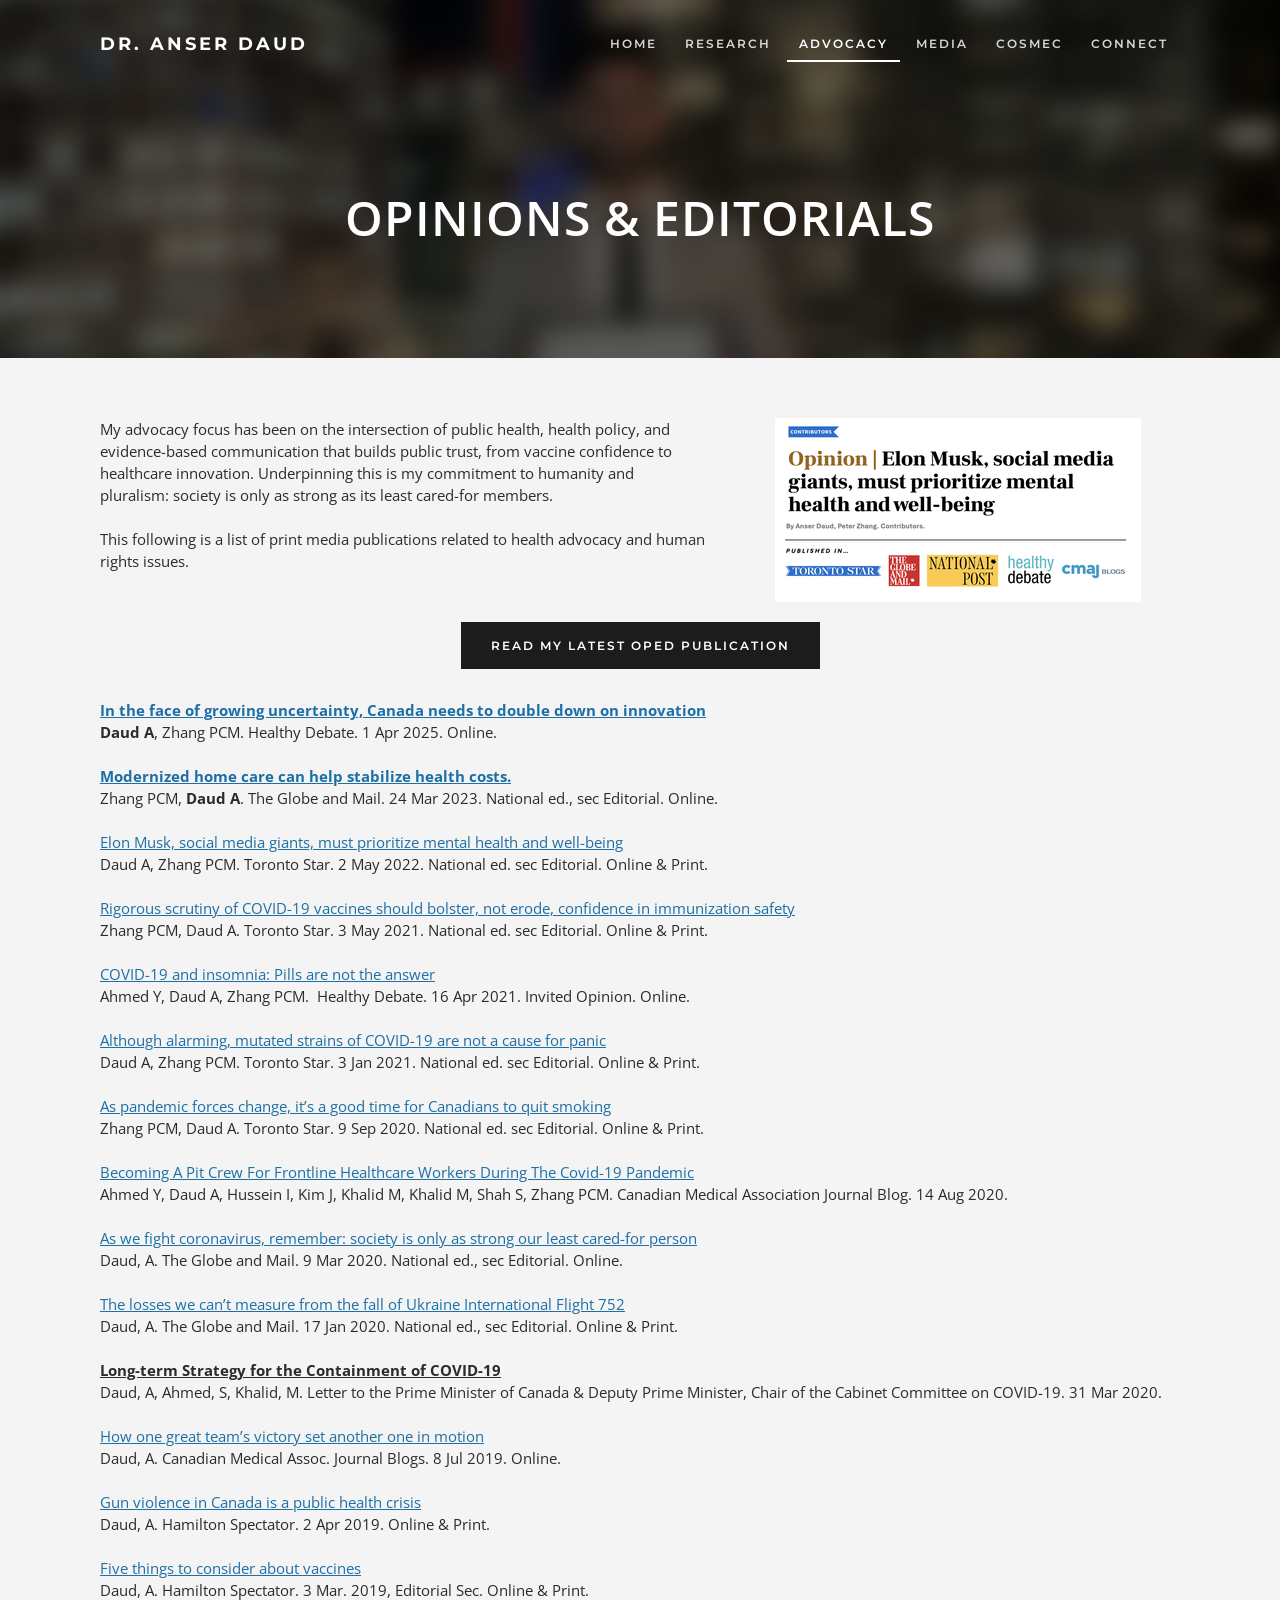
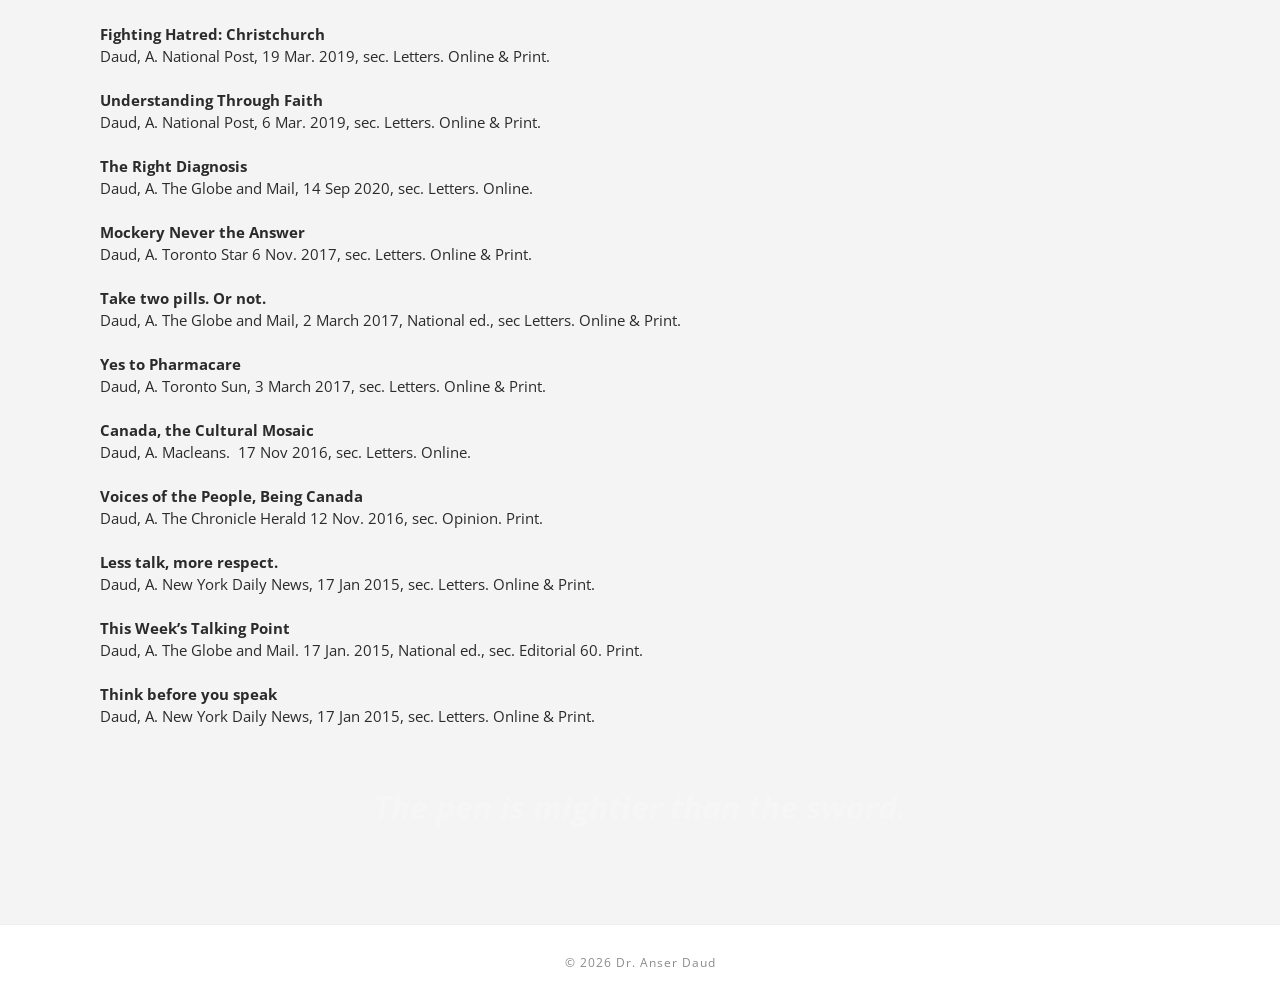
==== advocacy.html @ 6958250f "Add files via upload" ====
<!DOCTYPE html>
<html lang="en">
<head>
  <meta charset="utf-8">
  <meta name="viewport" content="width=device-width, initial-scale=1">
  <title>ADVOCACY - DR. ANSER DAUD</title>
  <meta name="description" content="My advocacy focus has been on the intersection of public health, health policy, and evidence-based communication that builds public trust, from vaccine confidence to healthcare innovation....">
  <meta property="og:site_name" content="DR. ANSER DAUD">
  <meta property="og:title" content="ADVOCACY">
  <meta property="og:description" content="My advocacy focus has been on the intersection of public health, health policy, and evidence-based communication that builds public trust, from vaccine confidence to healthcare innovation....">
  <link rel="preconnect" href="https://fonts.googleapis.com">
  <link rel="preconnect" href="https://fonts.gstatic.com" crossorigin>
  <link rel="stylesheet" href="https://fonts.googleapis.com/css2?family=Montserrat:wght@400;600;700&family=Open+Sans:ital,wght@0,400;0,600;0,700;1,400;1,700&family=Raleway:wght@400;600&display=swap">
  <link rel="stylesheet" href="assets/css/style.css">
</head>
<body class="page-advocacy">

<header class="site-header">
  <div class="container header-inner">
    <a class="logo" href="index.html">DR. ANSER DAUD</a>
    <nav class="main-nav" aria-label="Main">
      <ul>
        <li><a href="index.html">Home</a></li>
        <li><a href="research.html">Research</a></li>
        <li><a href="advocacy.html" aria-current="page">Advocacy</a></li>
        <li><a href="media.html">Media</a></li>
        <li><a href="http://uoftorthopaedics.ca/cosmec" target="_blank" rel="noopener">COSMEC</a></li>
        <li><a href="connect.html">Connect</a></li>
      </ul>
    </nav>
    <button class="menu-toggle" type="button" aria-label="Menu" aria-expanded="false" aria-controls="mobile-nav"><span></span></button>
  </div>
</header>
<nav class="mobile-nav" id="mobile-nav" aria-label="Mobile" hidden>
  <ul>
        <li><a href="index.html">Home</a></li>
        <li><a href="research.html">Research</a></li>
        <li><a href="advocacy.html" aria-current="page">Advocacy</a></li>
        <li><a href="media.html">Media</a></li>
        <li><a href="http://uoftorthopaedics.ca/cosmec" target="_blank" rel="noopener">COSMEC</a></li>
        <li><a href="connect.html">Connect</a></li>
  </ul>
</nav>

<main>
<section class="banner banner-page" style="background-image: url('images/hero-advocacy.jpg');">
  <div class="container">
    <h1>OPINIONS &amp; EDITORIALS</h1>
  </div>
</section>

<section class="section section-gray">
  <div class="container">
    <div class="cols">
      <div class="col" style="--w: 57.8;">
        <div class="paragraph">
My advocacy focus has been on the&nbsp;intersection of public health, health policy, and evidence-based communication that builds public trust, from vaccine confidence to healthcare innovation. Underpinning this is my commitment to humanity and pluralism: society is only as strong as its least cared-for members.<br/><br/>
This following is a list of print media publications related to health advocacy and human rights issues.
        </div>
      </div>
      <div class="col" style="--w: 42.2;">
        <figure class="figure"><img src="images/screenshot-2026-11-17-at-12-06-12-pm.png" alt="Advocacy"></figure>
      </div>
    </div>

    <div class="btn-wrap" style="margin-top: 20px;">
      <a class="btn" href="https://healthydebate.ca/2025/04/topic/uncertainty-canada-innovation/" target="_blank" rel="noopener">READ MY LATEST OPED PUBLICATION</a>
    </div>

    <div class="paragraph op-eds">
<strong><u><a href="https://healthydebate.ca/2025/04/topic/uncertainty-canada-innovation/" rel="noopener" target="_blank">In the face of growing uncertainty, Canada needs to double down on innovation</a></u></strong><br/><strong>Daud A</strong>, Zhang PCM. Healthy Debate. 1 Apr 2025. Online.<br/><br/>
<u><strong><a href="https://www.theglobeandmail.com/opinion/article-modernized-home-care-can-help-stabilize-health-costs/" rel="noopener" target="_blank">Modernized home care can help stabilize health costs.</a></strong></u><br/>Zhang PCM, <strong>Daud A</strong>. The Globe and Mail. 24 Mar 2023. National ed., sec Editorial. Online.<br/><br/>
<u><a href="https://www.thestar.com/opinion/contributors/2022/05/02/elon-musk-social-media-giants-must-prioritize-mental-health-and-well-being.html" rel="noopener" target="_blank">Elon Musk, social media giants, must prioritize mental health and well-being<br/></a></u>Daud A, Zhang PCM.&nbsp;Toronto Star. 2 May 2022. National ed. sec Editorial. Online &amp; Print.<br/><br/>
<a href="https://www.thestar.com/opinion/contributors/2021/05/03/rigorous-scrutiny-of-covid-19-vaccines-should-bolster-not-erode-confidence-in-immunization-safety.html" rel="noopener" target="_blank">Rigorous scrutiny of COVID-19 vaccines should bolster, not erode, confidence in immunization safety</a><br/>Zhang PCM, Daud A.&nbsp;Toronto Star. 3 May 2021. National ed. sec Editorial. Online &amp; Print.<br/><br/>
<a href="https://healthydebate.ca/2021/04/topic/covid-19-and-insomnia/" rel="noopener" target="_blank">COVID-19 and insomnia: Pills are not the answer</a><br/>Ahmed Y, Daud A, Zhang PCM.&nbsp;&nbsp;Healthy Debate. 16 Apr 2021. Invited Opinion. Online.<br/><br/>
<a href="https://www.thestar.com/opinion/contributors/2021/01/03/although-alarming-mutated-strains-of-covid-19-are-not-a-cause-for-panic.html" rel="noopener" target="_blank">Although alarming, mutated strains of COVID-19 are not a cause for panic</a><br/>Daud A, Zhang PCM.&nbsp;Toronto Star. 3 Jan 2021. National ed. sec Editorial. Online &amp; Print.<br/><br/>
<a href="https://www.thestar.com/opinion/contributors/2020/09/09/as-pandemic-forces-change-its-a-good-time-for-canadians-to-quit-smoking.html" rel="noopener" target="_blank">As pandemic forces change, it’s a good time for Canadians to quit smoking</a><br/>Zhang PCM, Daud A. Toronto Star. 9 Sep 2020. National ed. sec Editorial. Online &amp; Print.<br/><br/>
<a href="https://cmajblogs.com/becoming-a-pit-crew-for-frontline-healthcare-workers-during-the-covid-19-pandemic/" rel="noopener" target="_blank">Becoming A Pit Crew For Frontline Healthcare Workers During The Covid-19 Pandemic</a><br/>Ahmed Y, Daud A, Hussein I, Kim J, Khalid M, Khalid M, Shah S, Zhang PCM.&nbsp;Canadian Medical Association Journal Blog. 14 Aug 2020.<br/><br/>
<a href="https://www.theglobeandmail.com/opinion/article-as-we-fight-coronavirus-remember-society-is-only-as-strong-our-least/" rel="noopener" target="_blank">As we fight coronavirus, remember: society is only as strong our least cared-for person</a><br/>Daud, A.&nbsp;The Globe and Mail. 9 Mar 2020. National ed., sec Editorial. Online.<br/><br/>
<a href="https://www.theglobeandmail.com/opinion/article-the-losses-we-cant-measure-from-the-fall-of-ukraine-international/" rel="noopener" target="_blank">The losses we can’t measure from the fall of Ukraine International Flight 752</a><br/>Daud, A.&nbsp;The Globe and Mail. 17 Jan 2020. National ed., sec Editorial. Online &amp; Print.<br/><br/>
<u><strong>Long-term Strategy for the Containment of COVID-19</strong></u><br/>Daud, A, Ahmed, S, Khalid, M.&nbsp;Letter to the Prime Minister of Canada &amp; Deputy Prime Minister, Chair of the Cabinet Committee on COVID-19. 31 Mar 2020.<br/><br/>
<a href="https://cmajblogs.com/how-one-great-teams-victory-set-another-one-in-motion/" rel="noopener" target="_blank">How one great team’s victory set another one in motion</a><br/>Daud, A. Canadian Medical Assoc. Journal Blogs. 8 Jul 2019. Online.<br/><br/>
<a href="https://www.thespec.com/opinion/contributors/2019/04/02/gun-violence-in-canada-is-a-public-health-crisis.html" rel="noopener" target="_blank">Gun violence in Canada is a public health crisis</a><br/>Daud, A. Hamilton Spectator. 2 Apr 2019. Online &amp; Print.<br/><br/>
<a href="https://www.thespec.com/opinion/contributors/2019/03/03/five-things-to-consider-about-vaccines.html" rel="noopener" target="_blank">Five things to consider about vaccines</a><br/>Daud, A. Hamilton Spectator. 3 Mar. 2019, Editorial Sec. Online &amp; Print.<br/><br/>
<strong>Fighting Hatred: Christchurch</strong><br/>Daud, A. National Post, 19 Mar. 2019, sec. Letters. Online &amp; Print.<br/><br/>
<strong>Understanding Through Faith</strong><br/>Daud, A. National Post, 6 Mar. 2019, sec. Letters. Online &amp; Print.<br/><br/>
<strong>The Right Diagnosis</strong><br/>Daud, A. The Globe and Mail, 14 Sep 2020,&nbsp;sec. Letters. Online.<br/><br/>
<strong>Mockery Never the Answer</strong><br/>Daud, A. Toronto Star 6 Nov. 2017, sec. Letters. Online &amp; Print.<br/><br/>
<strong>Take two pills. Or not.</strong><br/>Daud, A. The Globe and Mail, 2 March 2017, National ed., sec Letters. Online &amp; Print.<br/><br/>
<strong>Yes to Pharmacare&nbsp;</strong><br/>Daud, A. Toronto Sun, 3 March 2017,&nbsp;sec. Letters. Online &amp; Print.<br/><br/>
<strong>Canada, the Cultural Mosaic</strong><br/>Daud, A. Macleans.&nbsp; 17 Nov 2016, sec. Letters. Online.<br/><strong><br/>Voices of the People, Being Canada</strong><br/>Daud, A. The Chronicle Herald 12 Nov. 2016, sec. Opinion. Print.<br/><br/>
<strong>Less talk, more respect.</strong><br/>Daud, A. New York Daily News, 17 Jan 2015, sec. Letters. Online &amp; Print.<br/><br/>
<strong>This Week’s Talking Point</strong><br/>Daud, A. The Globe and Mail. 17 Jan. 2015, National ed., sec. Editorial 60. Print.<br/><br/>
<strong>Think before you speak</strong><br/>Daud, A. New York Daily News, 17 Jan 2015, sec. Letters. Online &amp; Print.<br/><br/>
    </div>

    <p class="faint-quote">The pen is mightier than the sword.</p>
  </div>
</section>
</main>

<footer class="site-footer">
  <div class="container">&copy; <span id="year">2026</span> Dr. Anser Daud</div>
</footer>

<script src="assets/js/site.js" defer></script>
</body>
</html>
---- assets/css/style.css ----
/* =========================================================
   Dr. Anser Daud — site styles
   Rebuilt from the Weebly "Birdseye" layout as plain CSS.
   Colours and sizes you might want to tweak are in :root.
   ========================================================= */

:root {
  --text: #2b2b2b;
  --muted: #6b6b6b;
  --link: #1d6fa5;
  --link-hover: #0d4f7a;
  --dark: #1c1c1c;
  --light-bg: #f4f4f4;
  --container: 1140px;
  --header-h: 88px;
  --banner-overlay: rgba(0, 0, 0, 0.3);
  --font-body: "Open Sans", "Helvetica Neue", Arial, sans-serif;
  --font-head: "Montserrat", "Helvetica Neue", Arial, sans-serif;
  --font-accent: "Raleway", "Helvetica Neue", Arial, sans-serif;
}

*, *::before, *::after { box-sizing: border-box; }
html { scroll-behavior: smooth; }
body {
  margin: 0;
  font-family: var(--font-body);
  font-size: 15px;
  line-height: 1.6;
  color: var(--text);
  background: #fff;
  -webkit-font-smoothing: antialiased;
}
img { max-width: 100%; height: auto; display: block; }
a { color: var(--link); }
a:hover { color: var(--link-hover); }
h1, h2, h3 { line-height: 1.25; }

.container {
  max-width: var(--container);
  margin: 0 auto;
  padding: 0 30px;
}

/* ---------- Header & navigation ---------- */
.site-header {
  position: fixed;
  top: 0; left: 0; right: 0;
  z-index: 50;
  transition: background-color .3s ease, box-shadow .3s ease;
}
.header-inner {
  display: flex;
  align-items: center;
  justify-content: space-between;
  height: var(--header-h);
  transition: height .3s ease;
}
.site-header.scrolled {
  background: rgba(20, 20, 20, 0.94);
  box-shadow: 0 2px 14px rgba(0, 0, 0, 0.2);
}
.site-header.scrolled .header-inner { height: 64px; }

.logo {
  font-family: var(--font-head);
  font-weight: 700;
  font-size: 18px;
  letter-spacing: 3px;
  text-transform: uppercase;
  color: #fff;
  text-decoration: none;
  white-space: nowrap;
}
.logo:hover { color: #fff; }

.main-nav ul {
  list-style: none;
  margin: 0;
  padding: 0;
  display: flex;
  gap: 4px;
}
.main-nav a {
  display: block;
  padding: 8px 12px;
  font-family: var(--font-head);
  font-size: 12px;
  font-weight: 600;
  letter-spacing: 2px;
  text-transform: uppercase;
  color: #fff;
  text-decoration: none;
  opacity: .82;
  transition: opacity .2s;
}
.main-nav a:hover { opacity: 1; color: #fff; }
.main-nav a[aria-current="page"] {
  opacity: 1;
  box-shadow: inset 0 -2px 0 #fff;
}

.menu-toggle {
  display: none;
  position: relative;
  width: 44px;
  height: 44px;
  margin-right: -10px;
  background: none;
  border: 0;
  cursor: pointer;
}
.menu-toggle span,
.menu-toggle span::before,
.menu-toggle span::after {
  position: absolute;
  left: 11px;
  width: 22px;
  height: 2px;
  background: #fff;
  content: "";
  transition: transform .25s, top .25s, background .25s;
}
.menu-toggle span { top: 21px; }
.menu-toggle span::before { left: 0; top: -7px; }
.menu-toggle span::after { left: 0; top: 7px; }
.menu-toggle[aria-expanded="true"] span { background: transparent; }
.menu-toggle[aria-expanded="true"] span::before { top: 0; transform: rotate(45deg); }
.menu-toggle[aria-expanded="true"] span::after { top: 0; transform: rotate(-45deg); }

.mobile-nav {
  position: fixed;
  inset: 0;
  z-index: 40;
  display: flex;
  align-items: center;
  justify-content: center;
  background: #141414;
}
.mobile-nav[hidden] { display: none; }
.mobile-nav ul { list-style: none; margin: 0; padding: 0; text-align: center; }
.mobile-nav a {
  display: block;
  padding: 14px 20px;
  font-family: var(--font-head);
  font-size: 18px;
  font-weight: 600;
  letter-spacing: 3px;
  text-transform: uppercase;
  color: #fff;
  text-decoration: none;
}
body.nav-open { overflow: hidden; }

@media (max-width: 900px) {
  .main-nav { display: none; }
  .menu-toggle { display: block; }
}

/* ---------- Banners (top of each page) ---------- */
.banner {
  position: relative;
  color: #fff;
  text-align: center;
  background-color: #333;
  background-size: cover;
  background-position: center;
  background-repeat: no-repeat;
}
.banner::before {
  content: "";
  position: absolute;
  inset: 0;
  background: var(--banner-overlay);
}
.banner > .container { position: relative; }
.banner h1 {
  margin: 0;
  font-family: "Open Sans", var(--font-body);
  font-weight: 600;
  font-size: clamp(30px, 6vw, 48px);
  letter-spacing: 1px;
}
.banner-page { padding: calc(var(--header-h) + 100px) 0 110px; }
.banner-home {
  --banner-overlay: rgba(0, 0, 0, 0.15);
  padding: calc(var(--header-h) + 144px) 0 34px;
}
.banner-home img { margin: 10px auto; }

/* Fixed-background "parallax" effect (falls back to normal scrolling on phones) */
.parallax { background-attachment: fixed; }
@media (hover: none), (max-width: 900px) {
  .parallax { background-attachment: scroll; }
}

/* ---------- Sections & columns ---------- */
.section { padding: 60px 0; }
.section-gray { background: var(--light-bg); }
.section-black { background: #020000; padding: 24px 0; }
.section-photo {
  background-size: cover;
  background-position: center;
  background-repeat: no-repeat;
}

.cols {
  display: flex;
  gap: 30px;
  align-items: flex-start;
}
.cols > .col { flex: var(--w, 1) 1 0; min-width: 0; }
.cols-wide { gap: 90px; }
@media (max-width: 766px) {
  .cols, .cols-wide { flex-direction: column; gap: 24px; }
  .cols > .col { flex: none; width: 100%; }
}

.section-title {
  margin: 0 0 16px;
  font-family: "Open Sans", var(--font-body);
  font-weight: 600;
  font-size: 32px;
}
.center { text-align: center; }

.paragraph ul,
.paragraph ol { padding-left: 22px; }
.paragraph li { margin-bottom: 6px; }
.paragraph ol li { margin-bottom: 10px; }
.paragraph li ul { margin-top: 6px; }
@media (min-width: 767px) {
  .paragraph { line-height: 22px; }
}

.figure { margin: 0; text-align: center; }
.figure img { margin: 0 auto; }
@media (max-width: 766px) {
  .figure { padding-top: 0 !important; }
}

/* ---------- Buttons ---------- */
.btn-wrap { text-align: center; margin: 10px 0 30px; }
.btn {
  display: inline-block;
  padding: 12px 28px;
  background: var(--dark);
  border: 2px solid var(--dark);
  color: #fff;
  font-family: var(--font-head);
  font-size: 12px;
  font-weight: 600;
  letter-spacing: 2px;
  text-transform: uppercase;
  text-decoration: none;
  cursor: pointer;
  transition: background .2s, color .2s;
}
.btn:hover { background: transparent; color: var(--dark); }
.btn:disabled { opacity: .6; cursor: default; }

/* ---------- Photo galleries ---------- */
.gallery {
  display: grid;
  grid-template-columns: repeat(var(--cols, 4), 1fr);
  gap: var(--gap, 6px);
}
.gallery a {
  position: relative;
  display: block;
  aspect-ratio: var(--ratio, 4 / 3);
  overflow: hidden;
  background: #111;
}
.gallery img {
  width: 100%;
  height: 100%;
  object-fit: cover;
  transition: transform .4s ease;
}
.gallery a:hover img { transform: scale(1.04); }
.gallery .caption {
  position: absolute;
  left: 0; right: 0; bottom: 0;
  padding: 8px 10px;
  background: rgba(0, 0, 0, 0.68);
  color: #fff;
  font-size: 12px;
  line-height: 1.35;
  opacity: 0;
  transition: opacity .25s;
}
.gallery a:hover .caption,
.gallery a:focus-visible .caption { opacity: 1; }

.gallery-icons { --cols: 6; --gap: 10px; }
.gallery-icons a { background: transparent; }
.gallery-photos { --cols: 5; --gap: 6px; }
.gallery-square { --cols: 3; --gap: 10px; --ratio: 1 / 1; }

@media (max-width: 766px) {
  .gallery-icons { --cols: 3; }
  .gallery-photos { --cols: 2; }
}

/* ---------- Home: quote ---------- */
.quote-section {
  min-height: 490px;
  padding: 60px 0;
  color: #fff;
}
.quote {
  max-width: 50%;
  margin: 0;
  font-size: 24px;
  line-height: 1.4;
  font-weight: 700;
  font-style: italic;
}
.quote cite {
  display: block;
  margin-top: 22px;
  font-size: 16px;
}
@media (max-width: 766px) {
  .quote-section { min-height: 0; }
  .quote { max-width: none; font-size: 20px; }
}

/* ---------- Social icons ---------- */
.social {
  display: flex;
  justify-content: center;
  gap: 14px;
  margin: 20px 0 10px;
}
.social a {
  display: flex;
  align-items: center;
  justify-content: center;
  width: 44px;
  height: 44px;
  border-radius: 50%;
  background: var(--dark);
  transition: background .2s;
}
.social a:hover { background: var(--link); }
.social svg { width: 18px; height: 18px; fill: #fff; }

/* ---------- Advocacy ---------- */
.faint-quote {
  text-align: center;
  font-size: 32px;
  font-weight: 700;
  font-style: italic;
  color: #f6f6f6;
}

/* ---------- Media ---------- */
.banner-short { padding: calc(var(--header-h) + 50px) 0 60px; }
.feature-photo { margin: 30px 0 40px; }
.feature-photo figcaption { margin-top: 8px; font-size: 90%; }
.media-row {
  display: flex;
  gap: 30px;
  align-items: flex-start;
  margin: 20px 0;
}
.media-logo { flex: 35.2 1 0; min-width: 0; text-align: right; }
.media-logo .figure { text-align: right; padding: 10px 0; }
.media-logo .figure img { margin: 0 0 0 auto; }
.media-logo .paragraph strong { font-size: 18px; }
.media-item { flex: 64.8 1 0; min-width: 0; }
.media-feature { text-align: left; padding: 10px 0; }
.media-feature img { margin: 0; }
.video {
  position: relative;
  width: 100%;
  margin: 10px 0;
  aspect-ratio: 16 / 9;
  background: #000;
}
.video iframe { position: absolute; inset: 0; width: 100%; height: 100%; border: 0; }
@media (max-width: 766px) {
  .media-row { flex-direction: column; gap: 6px; margin: 30px 0; }
  .media-logo, .media-item { flex: none; width: 100%; }
  .media-logo, .media-logo .figure { text-align: left; }
  .media-logo .figure img { margin: 0; }
}

/* ---------- Contact form ---------- */
.contact-form h2 { margin-top: 10px; }
.required-note { font-size: 13px; color: var(--muted); margin: 0 0 6px; }
.req { color: #c0392b; }
.field { margin: 14px 0; }
.field > label,
.field > .label {
  display: block;
  margin-bottom: 6px;
  font-weight: 600;
  font-size: 14px;
}
.name-row { display: flex; gap: 12px; max-width: 370px; }
.name-row > div { flex: 1; min-width: 0; }
.sublabel { display: block; margin-top: 4px; font-size: 12px; color: var(--muted); }
.contact-form input,
.contact-form textarea {
  width: 100%;
  max-width: 370px;
  padding: 10px 12px;
  border: 1px solid #c9c9c9;
  border-radius: 2px;
  background: #fff;
  font: inherit;
  color: inherit;
}
.contact-form textarea { height: 200px; resize: vertical; }
.contact-form input:focus,
.contact-form textarea:focus {
  outline: 2px solid var(--link);
  outline-offset: 0;
  border-color: var(--link);
}
.hp-field { position: absolute; left: -9999px; }
.form-status { margin-top: 12px; font-size: 14px; }

/* ---------- Footer ---------- */
.site-footer {
  padding: 28px 0;
  text-align: center;
  font-size: 12px;
  letter-spacing: 1px;
  color: #8a8a8a;
  border-top: 1px solid #eee;
}

/* ---------- Lightbox ---------- */
.lightbox {
  position: fixed;
  inset: 0;
  z-index: 100;
  display: flex;
  align-items: center;
  justify-content: center;
  padding: 60px 70px;
  background: rgba(0, 0, 0, 0.92);
}
.lightbox[hidden] { display: none; }
.lightbox figure {
  margin: 0;
  display: flex;
  flex-direction: column;
  align-items: center;
  max-width: 100%;
}
.lightbox img {
  max-width: 100%;
  max-height: calc(100vh - 170px);
  object-fit: contain;
}
.lightbox figcaption {
  max-width: 700px;
  margin-top: 12px;
  color: #ddd;
  font-size: 14px;
  text-align: center;
}
.lb-btn {
  position: absolute;
  padding: 12px;
  background: none;
  border: 0;
  cursor: pointer;
  opacity: .8;
}
.lb-btn:hover { opacity: 1; }
.lb-btn svg { width: 26px; height: 26px; fill: #fff; }
.lb-close { top: 12px; right: 12px; }
.lb-prev { left: 8px; top: 50%; transform: translateY(-50%); }
.lb-next { right: 8px; top: 50%; transform: translateY(-50%); }
@media (max-width: 600px) {
  .lightbox { padding: 60px 12px; }
  .lb-prev, .lb-next { top: auto; bottom: 10px; transform: none; }
}
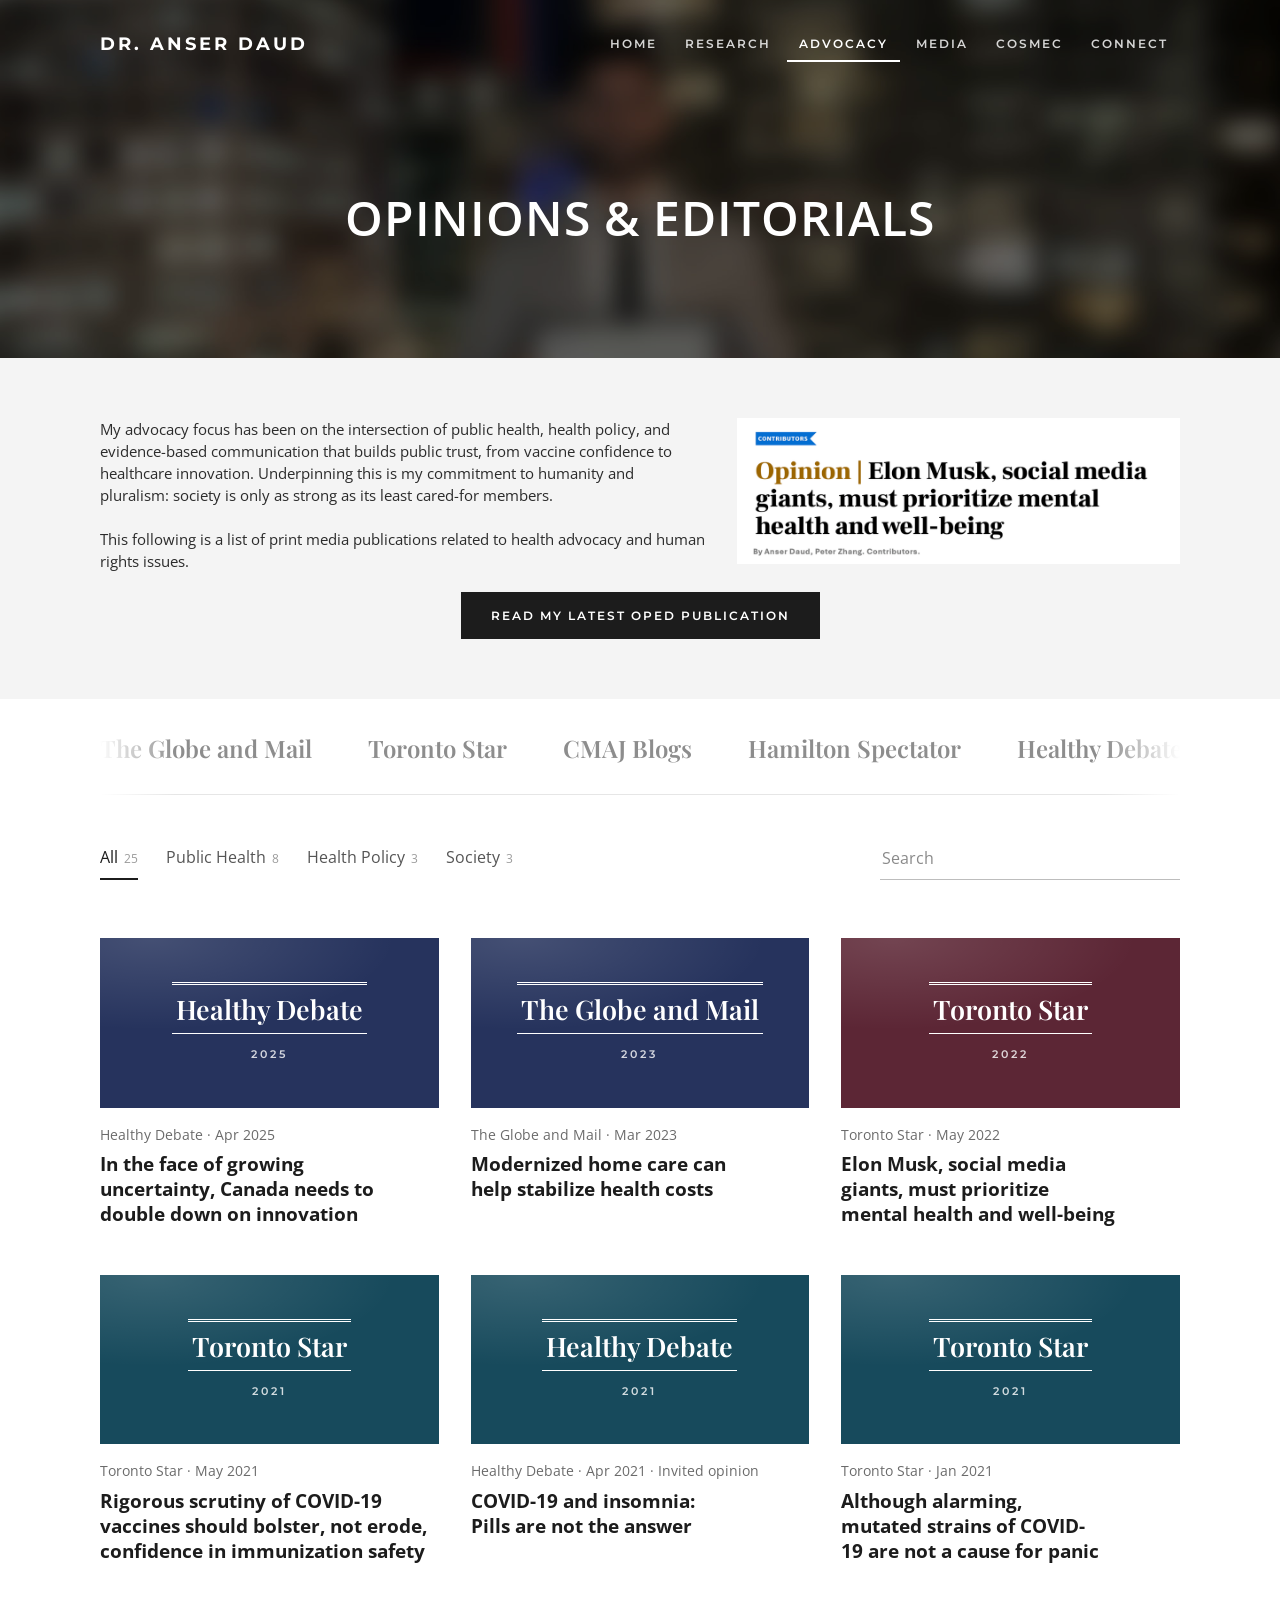
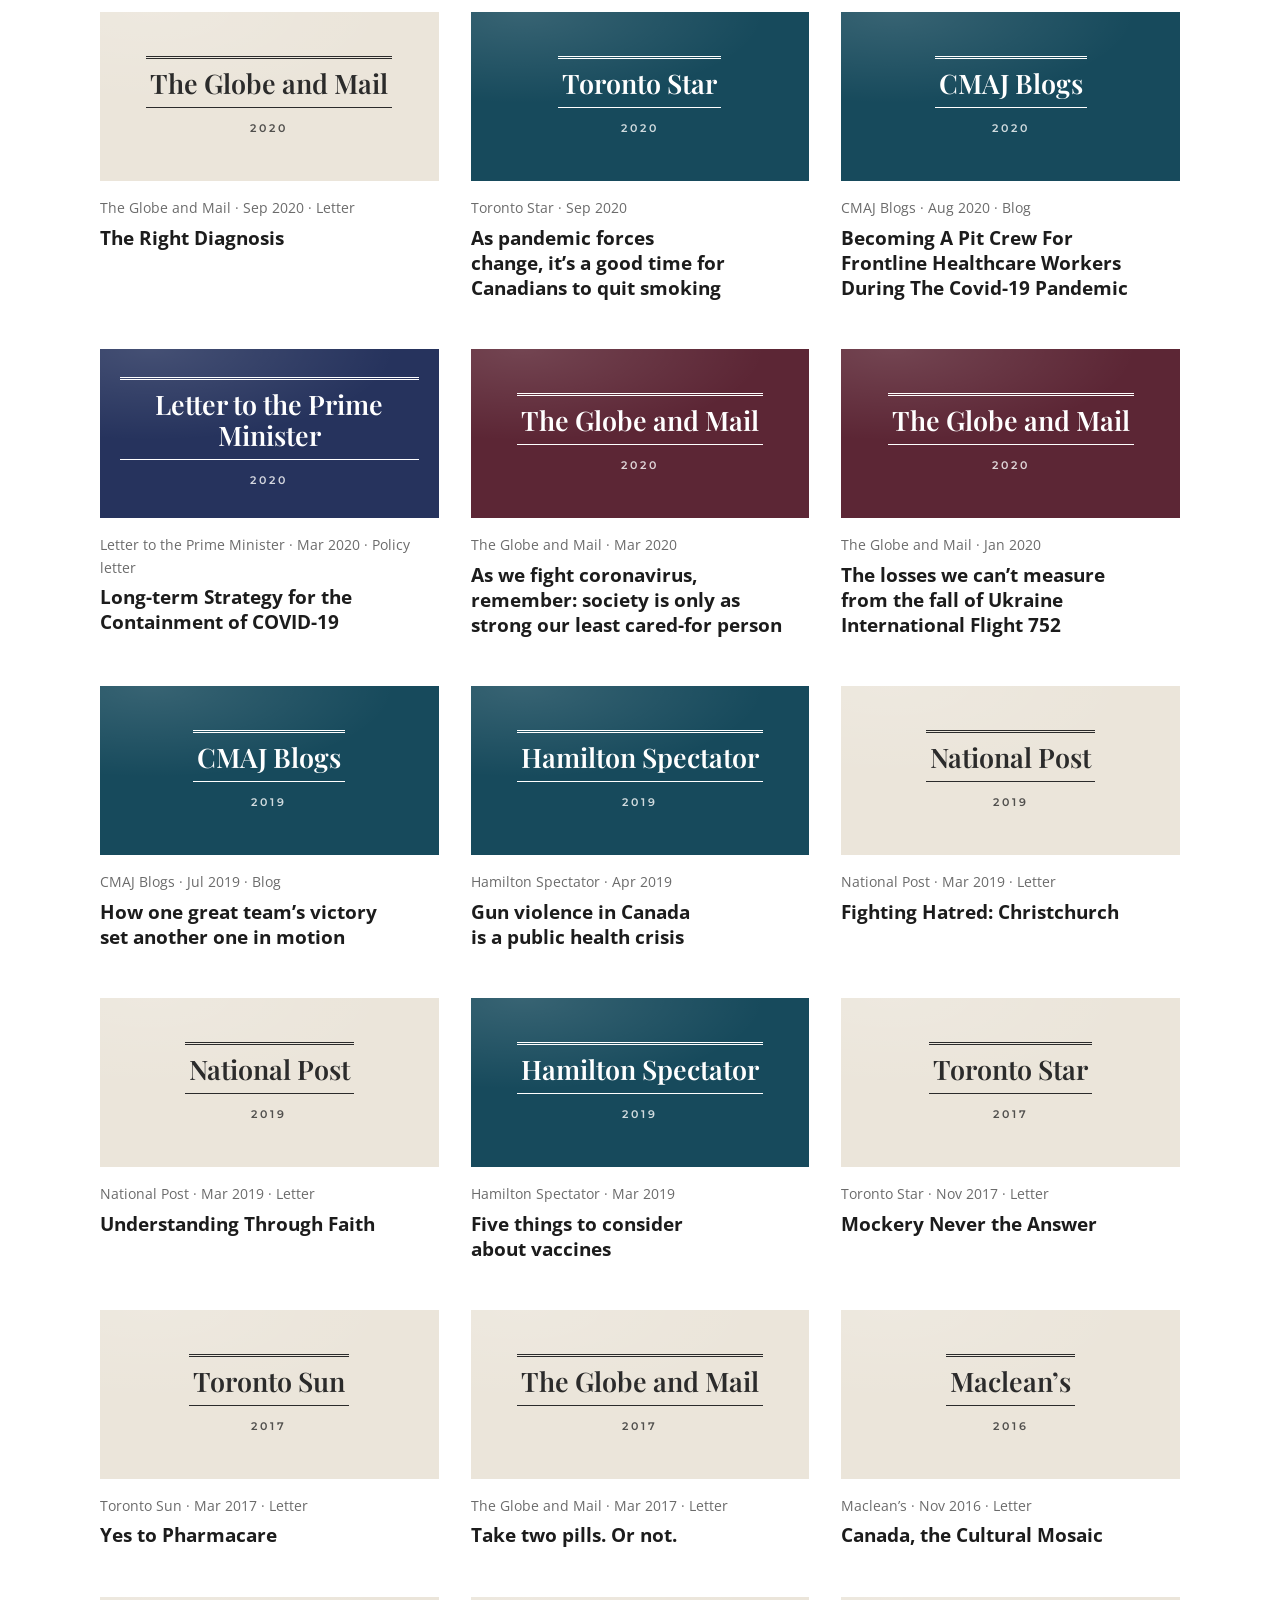
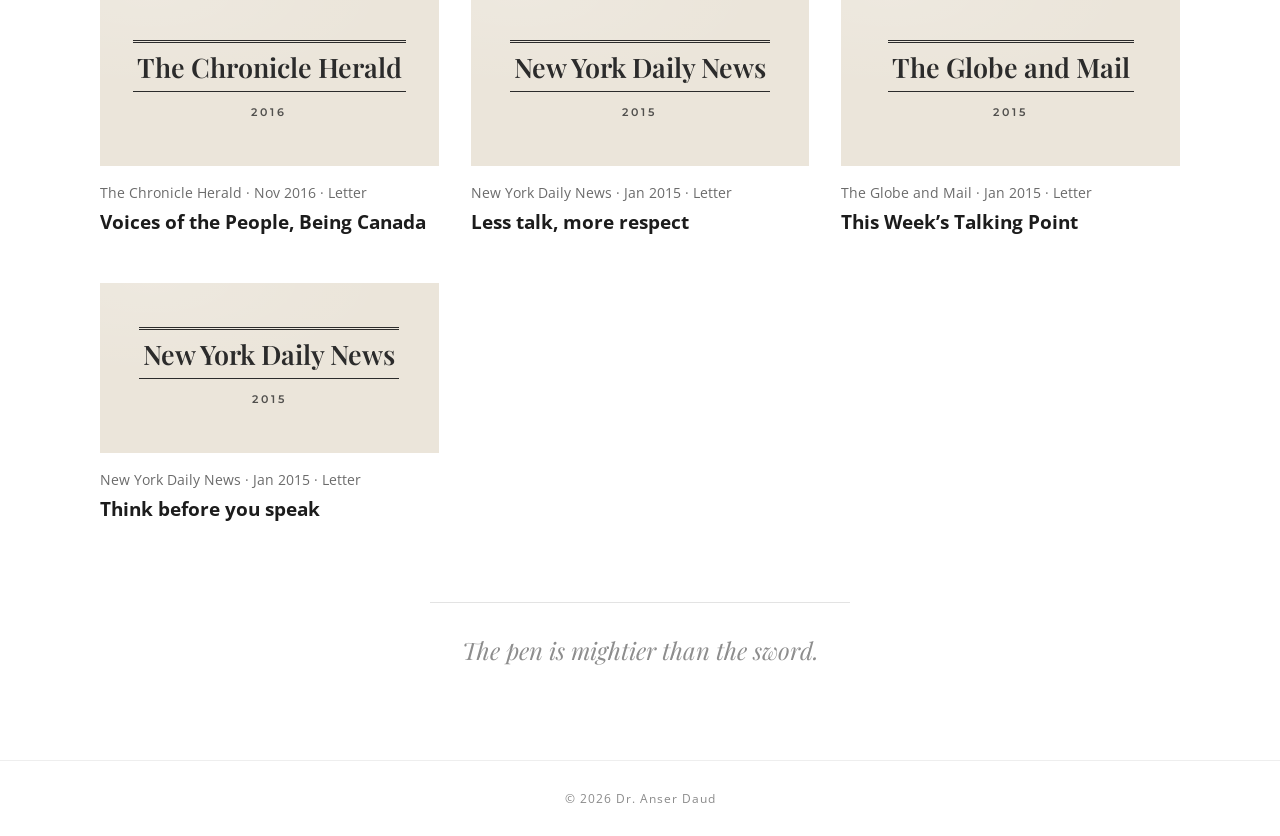
==== commit 6601af17: "Add files via upload" ====
--- a/advocacy.html
+++ b/advocacy.html
@@ -3,15 +3,25 @@
 <head>
   <meta charset="utf-8">
   <meta name="viewport" content="width=device-width, initial-scale=1">
-  <title>ADVOCACY - DR. ANSER DAUD</title>
-  <meta name="description" content="My advocacy focus has been on the intersection of public health, health policy, and evidence-based communication that builds public trust, from vaccine confidence to healthcare innovation....">
-  <meta property="og:site_name" content="DR. ANSER DAUD">
-  <meta property="og:title" content="ADVOCACY">
-  <meta property="og:description" content="My advocacy focus has been on the intersection of public health, health policy, and evidence-based communication that builds public trust, from vaccine confidence to healthcare innovation....">
+  <title>Op-Eds &amp; Health Advocacy | Dr. Anser Daud</title>
+  <meta name="description" content="Op-eds and letters by Dr. Anser Daud in The Globe and Mail, Toronto Star, Healthy Debate and CMAJ Blogs on public health, health policy and vaccine confidence.">
+  <link rel="canonical" href="https://anserdaud.com/advocacy.html">
+  <meta property="og:site_name" content="Dr. Anser Daud">
+  <meta property="og:type" content="website">
+  <meta property="og:url" content="https://anserdaud.com/advocacy.html">
+  <meta property="og:title" content="Op-Eds &amp; Health Advocacy | Dr. Anser Daud">
+  <meta property="og:description" content="Op-eds and letters by Dr. Anser Daud in The Globe and Mail, Toronto Star, Healthy Debate and CMAJ Blogs on public health, health policy and vaccine confidence.">
+  <meta property="og:image" content="https://anserdaud.com/images/img-6265-square.jpg">
+  <meta name="twitter:card" content="summary">
+  <meta name="twitter:site" content="@anserdaud">
+  <link rel="icon" href="favicon.ico" sizes="any">
+  <link rel="icon" type="image/png" sizes="192x192" href="images/favicon-192.png">
+  <link rel="apple-touch-icon" href="images/apple-touch-icon.png">
   <link rel="preconnect" href="https://fonts.googleapis.com">
   <link rel="preconnect" href="https://fonts.gstatic.com" crossorigin>
-  <link rel="stylesheet" href="https://fonts.googleapis.com/css2?family=Montserrat:wght@400;600;700&family=Open+Sans:ital,wght@0,400;0,600;0,700;1,400;1,700&family=Raleway:wght@400;600&display=swap">
+  <link rel="stylesheet" href="https://fonts.googleapis.com/css2?family=Montserrat:wght@400;600;700&family=Playfair+Display:ital,wght@0,600;1,400&family=Open+Sans:ital,wght@0,400;0,600;0,700;1,400;1,700&family=Raleway:wght@400;600&display=swap">
   <link rel="stylesheet" href="assets/css/style.css">
+  <link rel="stylesheet" href="assets/css/writing.css">
 </head>
 <body class="page-advocacy">
 
@@ -59,44 +69,300 @@
         </div>
       </div>
       <div class="col" style="--w: 42.2;">
-        <figure class="figure"><img src="images/screenshot-2026-11-17-at-12-06-12-pm.png" alt="Advocacy"></figure>
-      </div>
-    </div>
-
-    <div class="btn-wrap" style="margin-top: 20px;">
+        <figure class="figure"><img src="images/advocacy-highlight.png" alt="Toronto Star opinion piece by Anser Daud and Peter Zhang: Elon Musk, social media giants, must prioritize mental health and well-being"></figure>
+      </div>
+    </div>
+
+    <div class="btn-wrap" style="margin-top: 20px; margin-bottom: 0;">
       <a class="btn" href="https://healthydebate.ca/2025/04/topic/uncertainty-canada-innovation/" target="_blank" rel="noopener">READ MY LATEST OPED PUBLICATION</a>
     </div>
-
-    <div class="paragraph op-eds">
-<strong><u><a href="https://healthydebate.ca/2025/04/topic/uncertainty-canada-innovation/" rel="noopener" target="_blank">In the face of growing uncertainty, Canada needs to double down on innovation</a></u></strong><br/><strong>Daud A</strong>, Zhang PCM. Healthy Debate. 1 Apr 2025. Online.<br/><br/>
-<u><strong><a href="https://www.theglobeandmail.com/opinion/article-modernized-home-care-can-help-stabilize-health-costs/" rel="noopener" target="_blank">Modernized home care can help stabilize health costs.</a></strong></u><br/>Zhang PCM, <strong>Daud A</strong>. The Globe and Mail. 24 Mar 2023. National ed., sec Editorial. Online.<br/><br/>
-<u><a href="https://www.thestar.com/opinion/contributors/2022/05/02/elon-musk-social-media-giants-must-prioritize-mental-health-and-well-being.html" rel="noopener" target="_blank">Elon Musk, social media giants, must prioritize mental health and well-being<br/></a></u>Daud A, Zhang PCM.&nbsp;Toronto Star. 2 May 2022. National ed. sec Editorial. Online &amp; Print.<br/><br/>
-<a href="https://www.thestar.com/opinion/contributors/2021/05/03/rigorous-scrutiny-of-covid-19-vaccines-should-bolster-not-erode-confidence-in-immunization-safety.html" rel="noopener" target="_blank">Rigorous scrutiny of COVID-19 vaccines should bolster, not erode, confidence in immunization safety</a><br/>Zhang PCM, Daud A.&nbsp;Toronto Star. 3 May 2021. National ed. sec Editorial. Online &amp; Print.<br/><br/>
-<a href="https://healthydebate.ca/2021/04/topic/covid-19-and-insomnia/" rel="noopener" target="_blank">COVID-19 and insomnia: Pills are not the answer</a><br/>Ahmed Y, Daud A, Zhang PCM.&nbsp;&nbsp;Healthy Debate. 16 Apr 2021. Invited Opinion. Online.<br/><br/>
-<a href="https://www.thestar.com/opinion/contributors/2021/01/03/although-alarming-mutated-strains-of-covid-19-are-not-a-cause-for-panic.html" rel="noopener" target="_blank">Although alarming, mutated strains of COVID-19 are not a cause for panic</a><br/>Daud A, Zhang PCM.&nbsp;Toronto Star. 3 Jan 2021. National ed. sec Editorial. Online &amp; Print.<br/><br/>
-<a href="https://www.thestar.com/opinion/contributors/2020/09/09/as-pandemic-forces-change-its-a-good-time-for-canadians-to-quit-smoking.html" rel="noopener" target="_blank">As pandemic forces change, it’s a good time for Canadians to quit smoking</a><br/>Zhang PCM, Daud A. Toronto Star. 9 Sep 2020. National ed. sec Editorial. Online &amp; Print.<br/><br/>
-<a href="https://cmajblogs.com/becoming-a-pit-crew-for-frontline-healthcare-workers-during-the-covid-19-pandemic/" rel="noopener" target="_blank">Becoming A Pit Crew For Frontline Healthcare Workers During The Covid-19 Pandemic</a><br/>Ahmed Y, Daud A, Hussein I, Kim J, Khalid M, Khalid M, Shah S, Zhang PCM.&nbsp;Canadian Medical Association Journal Blog. 14 Aug 2020.<br/><br/>
-<a href="https://www.theglobeandmail.com/opinion/article-as-we-fight-coronavirus-remember-society-is-only-as-strong-our-least/" rel="noopener" target="_blank">As we fight coronavirus, remember: society is only as strong our least cared-for person</a><br/>Daud, A.&nbsp;The Globe and Mail. 9 Mar 2020. National ed., sec Editorial. Online.<br/><br/>
-<a href="https://www.theglobeandmail.com/opinion/article-the-losses-we-cant-measure-from-the-fall-of-ukraine-international/" rel="noopener" target="_blank">The losses we can’t measure from the fall of Ukraine International Flight 752</a><br/>Daud, A.&nbsp;The Globe and Mail. 17 Jan 2020. National ed., sec Editorial. Online &amp; Print.<br/><br/>
-<u><strong>Long-term Strategy for the Containment of COVID-19</strong></u><br/>Daud, A, Ahmed, S, Khalid, M.&nbsp;Letter to the Prime Minister of Canada &amp; Deputy Prime Minister, Chair of the Cabinet Committee on COVID-19. 31 Mar 2020.<br/><br/>
-<a href="https://cmajblogs.com/how-one-great-teams-victory-set-another-one-in-motion/" rel="noopener" target="_blank">How one great team’s victory set another one in motion</a><br/>Daud, A. Canadian Medical Assoc. Journal Blogs. 8 Jul 2019. Online.<br/><br/>
-<a href="https://www.thespec.com/opinion/contributors/2019/04/02/gun-violence-in-canada-is-a-public-health-crisis.html" rel="noopener" target="_blank">Gun violence in Canada is a public health crisis</a><br/>Daud, A. Hamilton Spectator. 2 Apr 2019. Online &amp; Print.<br/><br/>
-<a href="https://www.thespec.com/opinion/contributors/2019/03/03/five-things-to-consider-about-vaccines.html" rel="noopener" target="_blank">Five things to consider about vaccines</a><br/>Daud, A. Hamilton Spectator. 3 Mar. 2019, Editorial Sec. Online &amp; Print.<br/><br/>
-<strong>Fighting Hatred: Christchurch</strong><br/>Daud, A. National Post, 19 Mar. 2019, sec. Letters. Online &amp; Print.<br/><br/>
-<strong>Understanding Through Faith</strong><br/>Daud, A. National Post, 6 Mar. 2019, sec. Letters. Online &amp; Print.<br/><br/>
-<strong>The Right Diagnosis</strong><br/>Daud, A. The Globe and Mail, 14 Sep 2020,&nbsp;sec. Letters. Online.<br/><br/>
-<strong>Mockery Never the Answer</strong><br/>Daud, A. Toronto Star 6 Nov. 2017, sec. Letters. Online &amp; Print.<br/><br/>
-<strong>Take two pills. Or not.</strong><br/>Daud, A. The Globe and Mail, 2 March 2017, National ed., sec Letters. Online &amp; Print.<br/><br/>
-<strong>Yes to Pharmacare&nbsp;</strong><br/>Daud, A. Toronto Sun, 3 March 2017,&nbsp;sec. Letters. Online &amp; Print.<br/><br/>
-<strong>Canada, the Cultural Mosaic</strong><br/>Daud, A. Macleans.&nbsp; 17 Nov 2016, sec. Letters. Online.<br/><strong><br/>Voices of the People, Being Canada</strong><br/>Daud, A. The Chronicle Herald 12 Nov. 2016, sec. Opinion. Print.<br/><br/>
-<strong>Less talk, more respect.</strong><br/>Daud, A. New York Daily News, 17 Jan 2015, sec. Letters. Online &amp; Print.<br/><br/>
-<strong>This Week’s Talking Point</strong><br/>Daud, A. The Globe and Mail. 17 Jan. 2015, National ed., sec. Editorial 60. Print.<br/><br/>
-<strong>Think before you speak</strong><br/>Daud, A. New York Daily News, 17 Jan 2015, sec. Letters. Online &amp; Print.<br/><br/>
-    </div>
-
-    <p class="faint-quote">The pen is mightier than the sword.</p>
   </div>
 </section>
+
+<section class="section writing" aria-label="Published writing">
+  <h2 class="visually-hidden">Published writing</h2>
+  <div class="container">
+    <div class="outlets" aria-label="Publications">
+      <div class="outlets-track">
+        <ul><li>The Globe and Mail</li><li>Toronto Star</li><li>CMAJ Blogs</li><li>Hamilton Spectator</li><li>Healthy Debate</li><li>National Post</li><li>New York Daily News</li><li>Maclean’s</li><li>The Chronicle Herald</li><li>Toronto Sun</li></ul>
+        <ul aria-hidden="true"><li>The Globe and Mail</li><li>Toronto Star</li><li>CMAJ Blogs</li><li>Hamilton Spectator</li><li>Healthy Debate</li><li>National Post</li><li>New York Daily News</li><li>Maclean’s</li><li>The Chronicle Herald</li><li>Toronto Sun</li></ul>
+      </div>
+    </div>
+
+    <div class="writing-controls">
+      <div class="writing-tabs" role="group" aria-label="Filter by topic">
+        <button type="button" data-topic="all" aria-pressed="true">All <span>25</span></button>
+        <button type="button" data-topic="public-health" aria-pressed="false">Public Health <span>8</span></button>
+        <button type="button" data-topic="health-policy" aria-pressed="false">Health Policy <span>3</span></button>
+        <button type="button" data-topic="society" aria-pressed="false">Society <span>3</span></button>
+      </div>
+      <label class="writing-search">
+        <span class="visually-hidden">Search writing</span>
+        <input type="search" id="writing-search" placeholder="Search" autocomplete="off">
+      </label>
+    </div>
+    <p class="writing-status" aria-live="polite"></p>
+
+    <div class="writing-grid">
+    <article class="piece" data-topic="health-policy" data-search="in the face of growing uncertainty, canada needs to double down on innovation healthy debate op-ed health policy 2025">
+      <a class="piece-link" href="https://healthydebate.ca/2025/04/topic/uncertainty-canada-innovation/" target="_blank" rel="noopener">
+        <div class="piece-cover cover-health-policy" aria-hidden="true">
+          <span class="cover-outlet">Healthy Debate</span>
+          <span class="cover-year">2025</span>
+        </div>
+        <p class="piece-meta">Healthy Debate <span aria-hidden="true">·</span> Apr 2025</p>
+        <h3 class="piece-title">In the face of growing uncertainty, Canada needs to double down on innovation</h3>
+      </a>
+    </article>
+    <article class="piece" data-topic="health-policy" data-search="modernized home care can help stabilize health costs the globe and mail op-ed health policy 2023">
+      <a class="piece-link" href="https://www.theglobeandmail.com/opinion/article-modernized-home-care-can-help-stabilize-health-costs/" target="_blank" rel="noopener">
+        <div class="piece-cover cover-health-policy" aria-hidden="true">
+          <span class="cover-outlet">The Globe and Mail</span>
+          <span class="cover-year">2023</span>
+        </div>
+        <p class="piece-meta">The Globe and Mail <span aria-hidden="true">·</span> Mar 2023</p>
+        <h3 class="piece-title">Modernized home care can help stabilize health costs</h3>
+      </a>
+    </article>
+    <article class="piece" data-topic="society" data-search="elon musk, social media giants, must prioritize mental health and well-being toronto star op-ed society 2022">
+      <a class="piece-link" href="https://www.thestar.com/opinion/contributors/2022/05/02/elon-musk-social-media-giants-must-prioritize-mental-health-and-well-being.html" target="_blank" rel="noopener">
+        <div class="piece-cover cover-society" aria-hidden="true">
+          <span class="cover-outlet">Toronto Star</span>
+          <span class="cover-year">2022</span>
+        </div>
+        <p class="piece-meta">Toronto Star <span aria-hidden="true">·</span> May 2022</p>
+        <h3 class="piece-title">Elon Musk, social media giants, must prioritize mental health and well-being</h3>
+      </a>
+    </article>
+    <article class="piece" data-topic="public-health" data-search="rigorous scrutiny of covid-19 vaccines should bolster, not erode, confidence in immunization safety toronto star op-ed public health 2021">
+      <a class="piece-link" href="https://www.thestar.com/opinion/contributors/2021/05/03/rigorous-scrutiny-of-covid-19-vaccines-should-bolster-not-erode-confidence-in-immunization-safety.html" target="_blank" rel="noopener">
+        <div class="piece-cover cover-public-health" aria-hidden="true">
+          <span class="cover-outlet">Toronto Star</span>
+          <span class="cover-year">2021</span>
+        </div>
+        <p class="piece-meta">Toronto Star <span aria-hidden="true">·</span> May 2021</p>
+        <h3 class="piece-title">Rigorous scrutiny of COVID-19 vaccines should bolster, not erode, confidence in immunization safety</h3>
+      </a>
+    </article>
+    <article class="piece" data-topic="public-health" data-search="covid-19 and insomnia: pills are not the answer healthy debate invited opinion public health 2021">
+      <a class="piece-link" href="https://healthydebate.ca/2021/04/topic/covid-19-and-insomnia/" target="_blank" rel="noopener">
+        <div class="piece-cover cover-public-health" aria-hidden="true">
+          <span class="cover-outlet">Healthy Debate</span>
+          <span class="cover-year">2021</span>
+        </div>
+        <p class="piece-meta">Healthy Debate <span aria-hidden="true">·</span> Apr 2021 <span aria-hidden="true">·</span> Invited opinion</p>
+        <h3 class="piece-title">COVID-19 and insomnia: Pills are not the answer</h3>
+      </a>
+    </article>
+    <article class="piece" data-topic="public-health" data-search="although alarming, mutated strains of covid-19 are not a cause for panic toronto star op-ed public health 2021">
+      <a class="piece-link" href="https://www.thestar.com/opinion/contributors/2021/01/03/although-alarming-mutated-strains-of-covid-19-are-not-a-cause-for-panic.html" target="_blank" rel="noopener">
+        <div class="piece-cover cover-public-health" aria-hidden="true">
+          <span class="cover-outlet">Toronto Star</span>
+          <span class="cover-year">2021</span>
+        </div>
+        <p class="piece-meta">Toronto Star <span aria-hidden="true">·</span> Jan 2021</p>
+        <h3 class="piece-title">Although alarming, mutated strains of COVID-19 are not a cause for panic</h3>
+      </a>
+    </article>
+    <article class="piece" data-topic="letters" data-search="the right diagnosis the globe and mail letter letters 2020">
+      <div class="piece-link">
+        <div class="piece-cover cover-letters" aria-hidden="true">
+          <span class="cover-outlet">The Globe and Mail</span>
+          <span class="cover-year">2020</span>
+        </div>
+        <p class="piece-meta">The Globe and Mail <span aria-hidden="true">·</span> Sep 2020 <span aria-hidden="true">·</span> Letter</p>
+        <h3 class="piece-title">The Right Diagnosis</h3>
+      </div>
+    </article>
+    <article class="piece" data-topic="public-health" data-search="as pandemic forces change, it’s a good time for canadians to quit smoking toronto star op-ed public health 2020">
+      <a class="piece-link" href="https://www.thestar.com/opinion/contributors/2020/09/09/as-pandemic-forces-change-its-a-good-time-for-canadians-to-quit-smoking.html" target="_blank" rel="noopener">
+        <div class="piece-cover cover-public-health" aria-hidden="true">
+          <span class="cover-outlet">Toronto Star</span>
+          <span class="cover-year">2020</span>
+        </div>
+        <p class="piece-meta">Toronto Star <span aria-hidden="true">·</span> Sep 2020</p>
+        <h3 class="piece-title">As pandemic forces change, it’s a good time for Canadians to quit smoking</h3>
+      </a>
+    </article>
+    <article class="piece" data-topic="public-health" data-search="becoming a pit crew for frontline healthcare workers during the covid-19 pandemic cmaj blogs blog public health 2020">
+      <a class="piece-link" href="https://cmajblogs.com/becoming-a-pit-crew-for-frontline-healthcare-workers-during-the-covid-19-pandemic/" target="_blank" rel="noopener">
+        <div class="piece-cover cover-public-health" aria-hidden="true">
+          <span class="cover-outlet">CMAJ Blogs</span>
+          <span class="cover-year">2020</span>
+        </div>
+        <p class="piece-meta">CMAJ Blogs <span aria-hidden="true">·</span> Aug 2020 <span aria-hidden="true">·</span> Blog</p>
+        <h3 class="piece-title">Becoming A Pit Crew For Frontline Healthcare Workers During The Covid-19 Pandemic</h3>
+      </a>
+    </article>
+    <article class="piece" data-topic="health-policy" data-search="long-term strategy for the containment of covid-19 letter to the prime minister policy letter health policy 2020">
+      <div class="piece-link">
+        <div class="piece-cover cover-health-policy" aria-hidden="true">
+          <span class="cover-outlet">Letter to the Prime Minister</span>
+          <span class="cover-year">2020</span>
+        </div>
+        <p class="piece-meta">Letter to the Prime Minister <span aria-hidden="true">·</span> Mar 2020 <span aria-hidden="true">·</span> Policy letter</p>
+        <h3 class="piece-title">Long-term Strategy for the Containment of COVID-19</h3>
+      </div>
+    </article>
+    <article class="piece" data-topic="society" data-search="as we fight coronavirus, remember: society is only as strong our least cared-for person the globe and mail op-ed society 2020">
+      <a class="piece-link" href="https://www.theglobeandmail.com/opinion/article-as-we-fight-coronavirus-remember-society-is-only-as-strong-our-least/" target="_blank" rel="noopener">
+        <div class="piece-cover cover-society" aria-hidden="true">
+          <span class="cover-outlet">The Globe and Mail</span>
+          <span class="cover-year">2020</span>
+        </div>
+        <p class="piece-meta">The Globe and Mail <span aria-hidden="true">·</span> Mar 2020</p>
+        <h3 class="piece-title">As we fight coronavirus, remember: society is only as strong our least cared-for person</h3>
+      </a>
+    </article>
+    <article class="piece" data-topic="society" data-search="the losses we can’t measure from the fall of ukraine international flight 752 the globe and mail op-ed society 2020">
+      <a class="piece-link" href="https://www.theglobeandmail.com/opinion/article-the-losses-we-cant-measure-from-the-fall-of-ukraine-international/" target="_blank" rel="noopener">
+        <div class="piece-cover cover-society" aria-hidden="true">
+          <span class="cover-outlet">The Globe and Mail</span>
+          <span class="cover-year">2020</span>
+        </div>
+        <p class="piece-meta">The Globe and Mail <span aria-hidden="true">·</span> Jan 2020</p>
+        <h3 class="piece-title">The losses we can’t measure from the fall of Ukraine International Flight 752</h3>
+      </a>
+    </article>
+    <article class="piece" data-topic="public-health" data-search="how one great team’s victory set another one in motion cmaj blogs blog public health 2019">
+      <a class="piece-link" href="https://cmajblogs.com/how-one-great-teams-victory-set-another-one-in-motion/" target="_blank" rel="noopener">
+        <div class="piece-cover cover-public-health" aria-hidden="true">
+          <span class="cover-outlet">CMAJ Blogs</span>
+          <span class="cover-year">2019</span>
+        </div>
+        <p class="piece-meta">CMAJ Blogs <span aria-hidden="true">·</span> Jul 2019 <span aria-hidden="true">·</span> Blog</p>
+        <h3 class="piece-title">How one great team’s victory set another one in motion</h3>
+      </a>
+    </article>
+    <article class="piece" data-topic="public-health" data-search="gun violence in canada is a public health crisis hamilton spectator op-ed public health 2019">
+      <a class="piece-link" href="https://www.thespec.com/opinion/contributors/2019/04/02/gun-violence-in-canada-is-a-public-health-crisis.html" target="_blank" rel="noopener">
+        <div class="piece-cover cover-public-health" aria-hidden="true">
+          <span class="cover-outlet">Hamilton Spectator</span>
+          <span class="cover-year">2019</span>
+        </div>
+        <p class="piece-meta">Hamilton Spectator <span aria-hidden="true">·</span> Apr 2019</p>
+        <h3 class="piece-title">Gun violence in Canada is a public health crisis</h3>
+      </a>
+    </article>
+    <article class="piece" data-topic="letters" data-search="fighting hatred: christchurch national post letter letters 2019">
+      <div class="piece-link">
+        <div class="piece-cover cover-letters" aria-hidden="true">
+          <span class="cover-outlet">National Post</span>
+          <span class="cover-year">2019</span>
+        </div>
+        <p class="piece-meta">National Post <span aria-hidden="true">·</span> Mar 2019 <span aria-hidden="true">·</span> Letter</p>
+        <h3 class="piece-title">Fighting Hatred: Christchurch</h3>
+      </div>
+    </article>
+    <article class="piece" data-topic="letters" data-search="understanding through faith national post letter letters 2019">
+      <div class="piece-link">
+        <div class="piece-cover cover-letters" aria-hidden="true">
+          <span class="cover-outlet">National Post</span>
+          <span class="cover-year">2019</span>
+        </div>
+        <p class="piece-meta">National Post <span aria-hidden="true">·</span> Mar 2019 <span aria-hidden="true">·</span> Letter</p>
+        <h3 class="piece-title">Understanding Through Faith</h3>
+      </div>
+    </article>
+    <article class="piece" data-topic="public-health" data-search="five things to consider about vaccines hamilton spectator op-ed public health 2019">
+      <a class="piece-link" href="https://www.thespec.com/opinion/contributors/2019/03/03/five-things-to-consider-about-vaccines.html" target="_blank" rel="noopener">
+        <div class="piece-cover cover-public-health" aria-hidden="true">
+          <span class="cover-outlet">Hamilton Spectator</span>
+          <span class="cover-year">2019</span>
+        </div>
+        <p class="piece-meta">Hamilton Spectator <span aria-hidden="true">·</span> Mar 2019</p>
+        <h3 class="piece-title">Five things to consider about vaccines</h3>
+      </a>
+    </article>
+    <article class="piece" data-topic="letters" data-search="mockery never the answer toronto star letter letters 2017">
+      <div class="piece-link">
+        <div class="piece-cover cover-letters" aria-hidden="true">
+          <span class="cover-outlet">Toronto Star</span>
+          <span class="cover-year">2017</span>
+        </div>
+        <p class="piece-meta">Toronto Star <span aria-hidden="true">·</span> Nov 2017 <span aria-hidden="true">·</span> Letter</p>
+        <h3 class="piece-title">Mockery Never the Answer</h3>
+      </div>
+    </article>
+    <article class="piece" data-topic="letters" data-search="yes to pharmacare toronto sun letter letters 2017">
+      <div class="piece-link">
+        <div class="piece-cover cover-letters" aria-hidden="true">
+          <span class="cover-outlet">Toronto Sun</span>
+          <span class="cover-year">2017</span>
+        </div>
+        <p class="piece-meta">Toronto Sun <span aria-hidden="true">·</span> Mar 2017 <span aria-hidden="true">·</span> Letter</p>
+        <h3 class="piece-title">Yes to Pharmacare</h3>
+      </div>
+    </article>
+    <article class="piece" data-topic="letters" data-search="take two pills. or not. the globe and mail letter letters 2017">
+      <div class="piece-link">
+        <div class="piece-cover cover-letters" aria-hidden="true">
+          <span class="cover-outlet">The Globe and Mail</span>
+          <span class="cover-year">2017</span>
+        </div>
+        <p class="piece-meta">The Globe and Mail <span aria-hidden="true">·</span> Mar 2017 <span aria-hidden="true">·</span> Letter</p>
+        <h3 class="piece-title">Take two pills. Or not.</h3>
+      </div>
+    </article>
+    <article class="piece" data-topic="letters" data-search="canada, the cultural mosaic maclean’s letter letters 2016">
+      <div class="piece-link">
+        <div class="piece-cover cover-letters" aria-hidden="true">
+          <span class="cover-outlet">Maclean’s</span>
+          <span class="cover-year">2016</span>
+        </div>
+        <p class="piece-meta">Maclean’s <span aria-hidden="true">·</span> Nov 2016 <span aria-hidden="true">·</span> Letter</p>
+        <h3 class="piece-title">Canada, the Cultural Mosaic</h3>
+      </div>
+    </article>
+    <article class="piece" data-topic="letters" data-search="voices of the people, being canada the chronicle herald letter letters 2016">
+      <div class="piece-link">
+        <div class="piece-cover cover-letters" aria-hidden="true">
+          <span class="cover-outlet">The Chronicle Herald</span>
+          <span class="cover-year">2016</span>
+        </div>
+        <p class="piece-meta">The Chronicle Herald <span aria-hidden="true">·</span> Nov 2016 <span aria-hidden="true">·</span> Letter</p>
+        <h3 class="piece-title">Voices of the People, Being Canada</h3>
+      </div>
+    </article>
+    <article class="piece" data-topic="letters" data-search="less talk, more respect new york daily news letter letters 2015">
+      <div class="piece-link">
+        <div class="piece-cover cover-letters" aria-hidden="true">
+          <span class="cover-outlet">New York Daily News</span>
+          <span class="cover-year">2015</span>
+        </div>
+        <p class="piece-meta">New York Daily News <span aria-hidden="true">·</span> Jan 2015 <span aria-hidden="true">·</span> Letter</p>
+        <h3 class="piece-title">Less talk, more respect</h3>
+      </div>
+    </article>
+    <article class="piece" data-topic="letters" data-search="this week’s talking point the globe and mail letter letters 2015">
+      <div class="piece-link">
+        <div class="piece-cover cover-letters" aria-hidden="true">
+          <span class="cover-outlet">The Globe and Mail</span>
+          <span class="cover-year">2015</span>
+        </div>
+        <p class="piece-meta">The Globe and Mail <span aria-hidden="true">·</span> Jan 2015 <span aria-hidden="true">·</span> Letter</p>
+        <h3 class="piece-title">This Week’s Talking Point</h3>
+      </div>
+    </article>
+    <article class="piece" data-topic="letters" data-search="think before you speak new york daily news letter letters 2015">
+      <div class="piece-link">
+        <div class="piece-cover cover-letters" aria-hidden="true">
+          <span class="cover-outlet">New York Daily News</span>
+          <span class="cover-year">2015</span>
+        </div>
+        <p class="piece-meta">New York Daily News <span aria-hidden="true">·</span> Jan 2015 <span aria-hidden="true">·</span> Letter</p>
+        <h3 class="piece-title">Think before you speak</h3>
+      </div>
+    </article>
+    </div>
+    <div class="writing-empty" hidden>
+      <p>No pieces match your search.</p>
+      <button type="button" class="btn writing-reset">Show all writing</button>
+    </div>
+    <p class="writing-closing">The pen is mightier than the sword.</p>
+  </div>
+</section>
+
 </main>
 
 <footer class="site-footer">
@@ -104,5 +370,6 @@
 </footer>
 
 <script src="assets/js/site.js" defer></script>
+<script src="assets/js/writing.js" defer></script>
 </body>
 </html>
--- a/assets/css/style.css
+++ b/assets/css/style.css
@@ -481,3 +481,13 @@
   .lightbox { padding: 60px 12px; }
   .lb-prev, .lb-next { top: auto; bottom: 10px; transform: none; }
 }
+
+/* Text for search engines and screen readers that isn't shown on screen */
+.visually-hidden {
+  position: absolute !important;
+  width: 1px; height: 1px;
+  margin: -1px; padding: 0; border: 0;
+  overflow: hidden;
+  clip: rect(0 0 0 0);
+  white-space: nowrap;
+}
--- a/assets/css/writing.css
+++ b/assets/css/writing.css
@@ -0,0 +1,190 @@
+/* =========================================================
+   Advocacy page — "Published Writing" card grid
+   Cover colours per topic are the four --cover-* variables.
+   ========================================================= */
+
+.writing {
+  --cover-public-health: #174a5c;
+  --cover-health-policy: #26335d;
+  --cover-society: #5c2635;
+  --cover-letters: #ebe5da;
+  padding: 0 0 90px;
+}
+
+
+/* Publication names, gently scrolling */
+.outlets {
+  margin: 0 0 40px;
+  padding: 30px 0 26px;
+  overflow: hidden;
+  border-bottom: 1px solid #e6e6e6;
+  -webkit-mask-image: linear-gradient(90deg, transparent, #000 7%, #000 93%, transparent);
+          mask-image: linear-gradient(90deg, transparent, #000 7%, #000 93%, transparent);
+}
+.outlets-track {
+  display: flex;
+  width: max-content;
+  animation: outlets-scroll 45s linear infinite;
+}
+.outlets:hover .outlets-track { animation-play-state: paused; }
+.outlets ul {
+  display: flex;
+  gap: 56px;
+  margin: 0;
+  padding: 0 56px 0 0;
+  list-style: none;
+}
+.outlets li {
+  font-family: "Playfair Display", Georgia, "Times New Roman", serif;
+  font-size: 24px;
+  font-weight: 600;
+  color: #8d8d8d;
+  white-space: nowrap;
+}
+@keyframes outlets-scroll { to { transform: translateX(-50%); } }
+@media (prefers-reduced-motion: reduce) {
+  .outlets { -webkit-mask-image: none; mask-image: none; }
+  .outlets-track { animation: none; width: auto; flex-wrap: wrap; justify-content: center; }
+  .outlets ul { flex-wrap: wrap; justify-content: center; row-gap: 12px; padding: 0; }
+  .outlets ul[aria-hidden="true"] { display: none; }
+}
+
+/* Filter tabs + search */
+.writing-controls {
+  display: flex;
+  align-items: flex-end;
+  justify-content: space-between;
+  gap: 24px;
+  flex-wrap: wrap;
+}
+.writing-tabs {
+  display: flex;
+  gap: 6px 28px;
+  flex-wrap: wrap;
+}
+.writing-tabs button {
+  padding: 10px 0 8px;
+  background: none;
+  border: 0;
+  border-bottom: 2px solid transparent;
+  font: inherit;
+  font-size: 16px;
+  color: #555;
+  cursor: pointer;
+  transition: color .2s, border-color .2s;
+}
+.writing-tabs button span { font-size: 12px; color: #9a9a9a; margin-left: 2px; }
+.writing-tabs button:hover { color: var(--dark); }
+.writing-tabs button[aria-pressed="true"] { color: var(--dark); border-bottom-color: var(--dark); }
+.writing-tabs button:focus-visible,
+.writing-search input:focus-visible { outline: 2px solid var(--link); outline-offset: 3px; }
+
+.writing-search { flex: 0 1 300px; }
+.writing-search input {
+  width: 100%;
+  padding: 10px 2px 8px;
+  border: 0;
+  border-bottom: 1px solid #bdbdbd;
+  border-radius: 0;
+  background: transparent;
+  font: inherit;
+  font-size: 16px;
+  color: var(--text);
+  -webkit-appearance: none;
+          appearance: none;
+}
+.writing-search input::placeholder { color: #8a8a8a; }
+
+.writing-status { min-height: 22px; margin: 18px 0 18px; font-size: 14px; color: var(--muted); }
+
+/* Card grid */
+.writing-grid {
+  display: grid;
+  grid-template-columns: repeat(3, minmax(0, 1fr));
+  gap: 48px 32px;
+}
+.piece[hidden] { display: none; }
+.piece-link {
+  display: block;
+  color: inherit;
+  text-decoration: none;
+}
+.piece-cover {
+  position: relative;
+  display: flex;
+  flex-direction: column;
+  align-items: center;
+  justify-content: center;
+  gap: 12px;
+  aspect-ratio: 2 / 1;
+  padding: 20px;
+  overflow: hidden;
+  text-align: center;
+  color: #fff;
+  background-color: var(--cover);
+  background-image: radial-gradient(120% 90% at 15% 0%, rgba(255, 255, 255, .14), transparent 60%);
+  transition: transform .3s ease, box-shadow .3s ease;
+}
+.cover-public-health { --cover: var(--cover-public-health); }
+.cover-health-policy { --cover: var(--cover-health-policy); }
+.cover-society { --cover: var(--cover-society); }
+.cover-letters { --cover: var(--cover-letters); color: #2b2b2b; }
+
+.cover-outlet {
+  padding: 9px 4px 8px;
+  border-top: 3px double currentColor;
+  border-bottom: 1px solid currentColor;
+  font-family: "Playfair Display", Georgia, "Times New Roman", serif;
+  font-size: clamp(20px, 2.1vw, 27px);
+  font-weight: 600;
+  line-height: 1.15;
+}
+.cover-year {
+  font-family: var(--font-head);
+  font-size: 11px;
+  font-weight: 600;
+  letter-spacing: 3px;
+  opacity: .8;
+}
+
+.piece-meta { margin: 16px 0 6px; font-size: 14px; color: var(--muted); }
+.piece-title {
+  margin: 0;
+  font-family: var(--font-body);
+  font-size: 19px;
+  font-weight: 700;
+  line-height: 1.32;
+  color: var(--dark);
+  text-wrap: balance;
+}
+
+a.piece-link:hover .piece-cover { transform: translateY(-3px); box-shadow: 0 10px 24px rgba(0, 0, 0, .14); }
+a.piece-link:hover .piece-title { text-decoration: underline; text-underline-offset: 3px; }
+a.piece-link:focus-visible { outline: 2px solid var(--link); outline-offset: 6px; }
+
+.writing-empty { padding: 40px 0; text-align: center; color: var(--muted); }
+
+.writing-closing {
+  margin: 80px auto 0;
+  padding-top: 28px;
+  max-width: 420px;
+  border-top: 1px solid #e3e3e3;
+  text-align: center;
+  font-family: "Playfair Display", Georgia, "Times New Roman", serif;
+  font-size: 24px;
+  font-style: italic;
+  font-weight: 400;
+  color: #8d8d8d;
+}
+
+@media (max-width: 1000px) {
+  .writing-grid { grid-template-columns: repeat(2, minmax(0, 1fr)); }
+}
+@media (max-width: 600px) {
+  .writing { padding: 0 0 64px; }
+  .writing-grid { grid-template-columns: minmax(0, 1fr); gap: 40px; }
+  .writing-controls { flex-direction: column; align-items: stretch; }
+  .writing-tabs { gap: 2px 22px; }
+  .writing-search { flex-basis: auto; }
+  .outlets li { font-size: 20px; }
+}
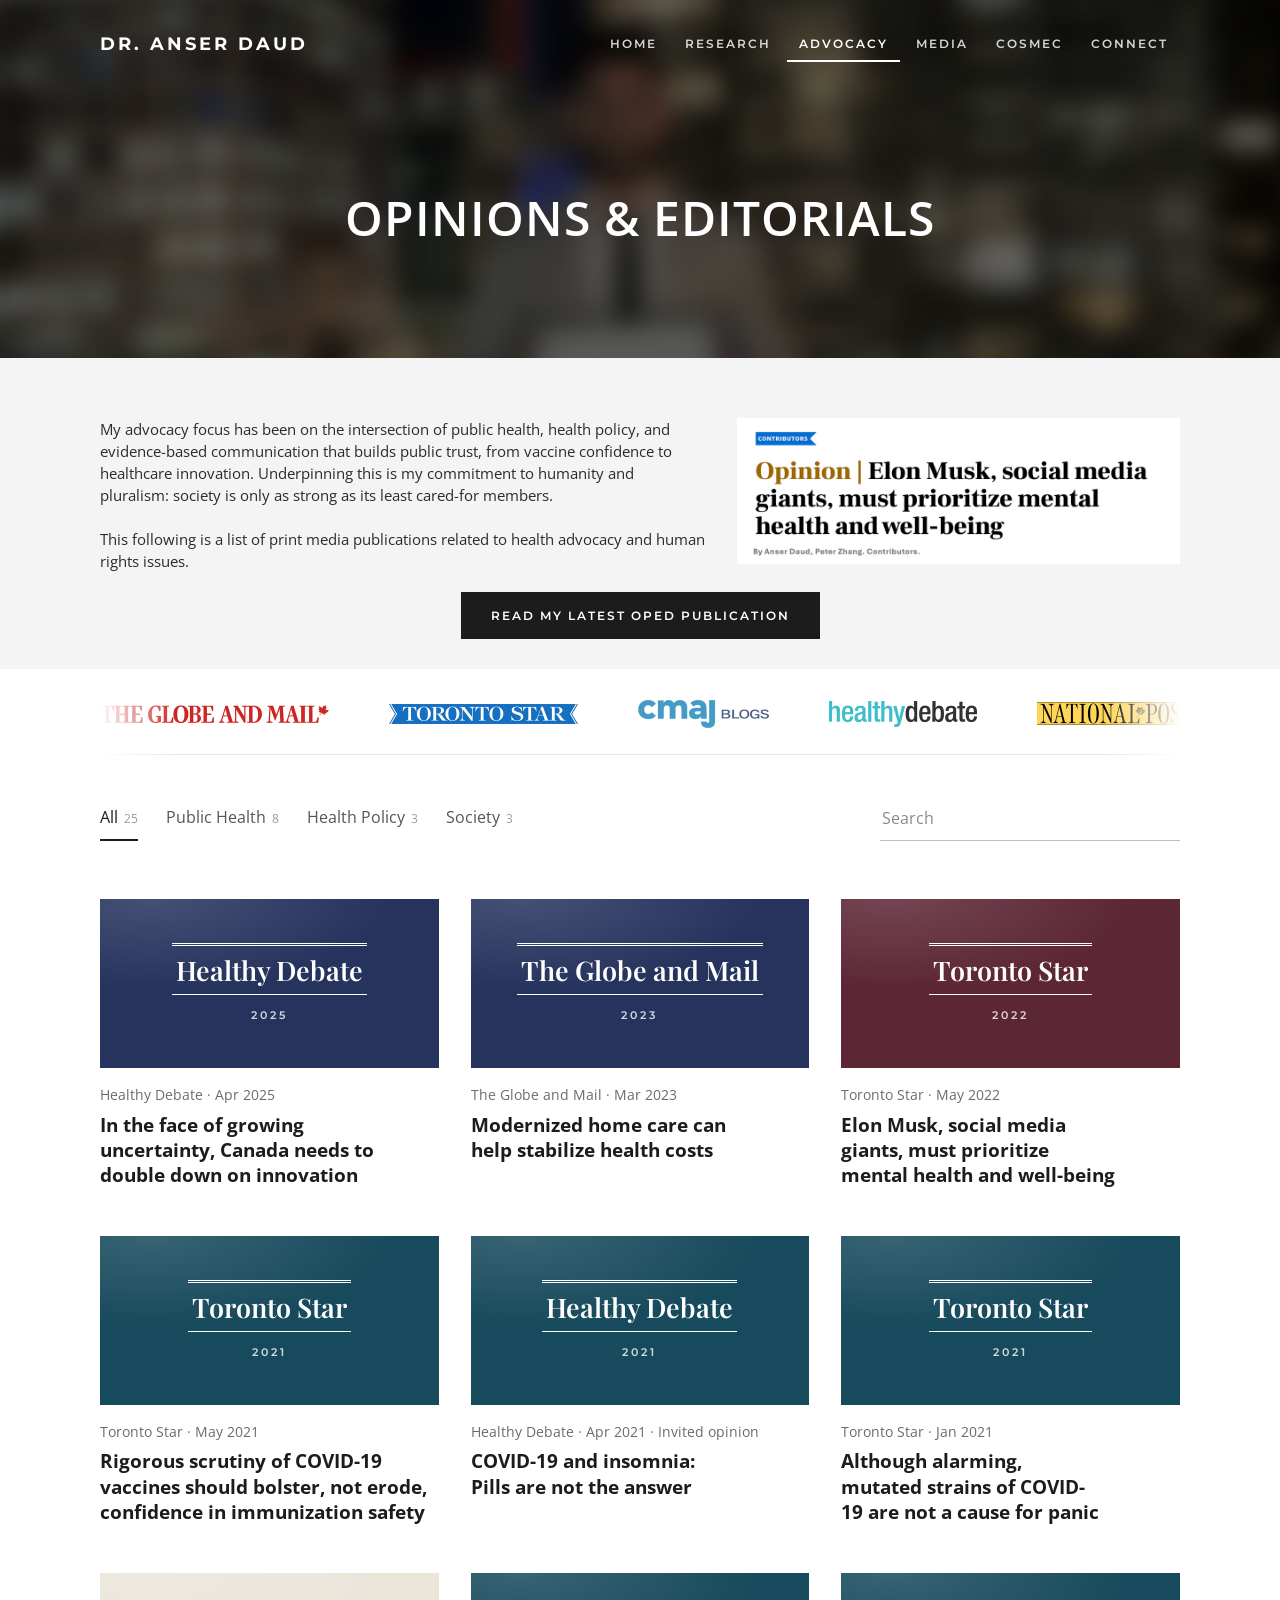
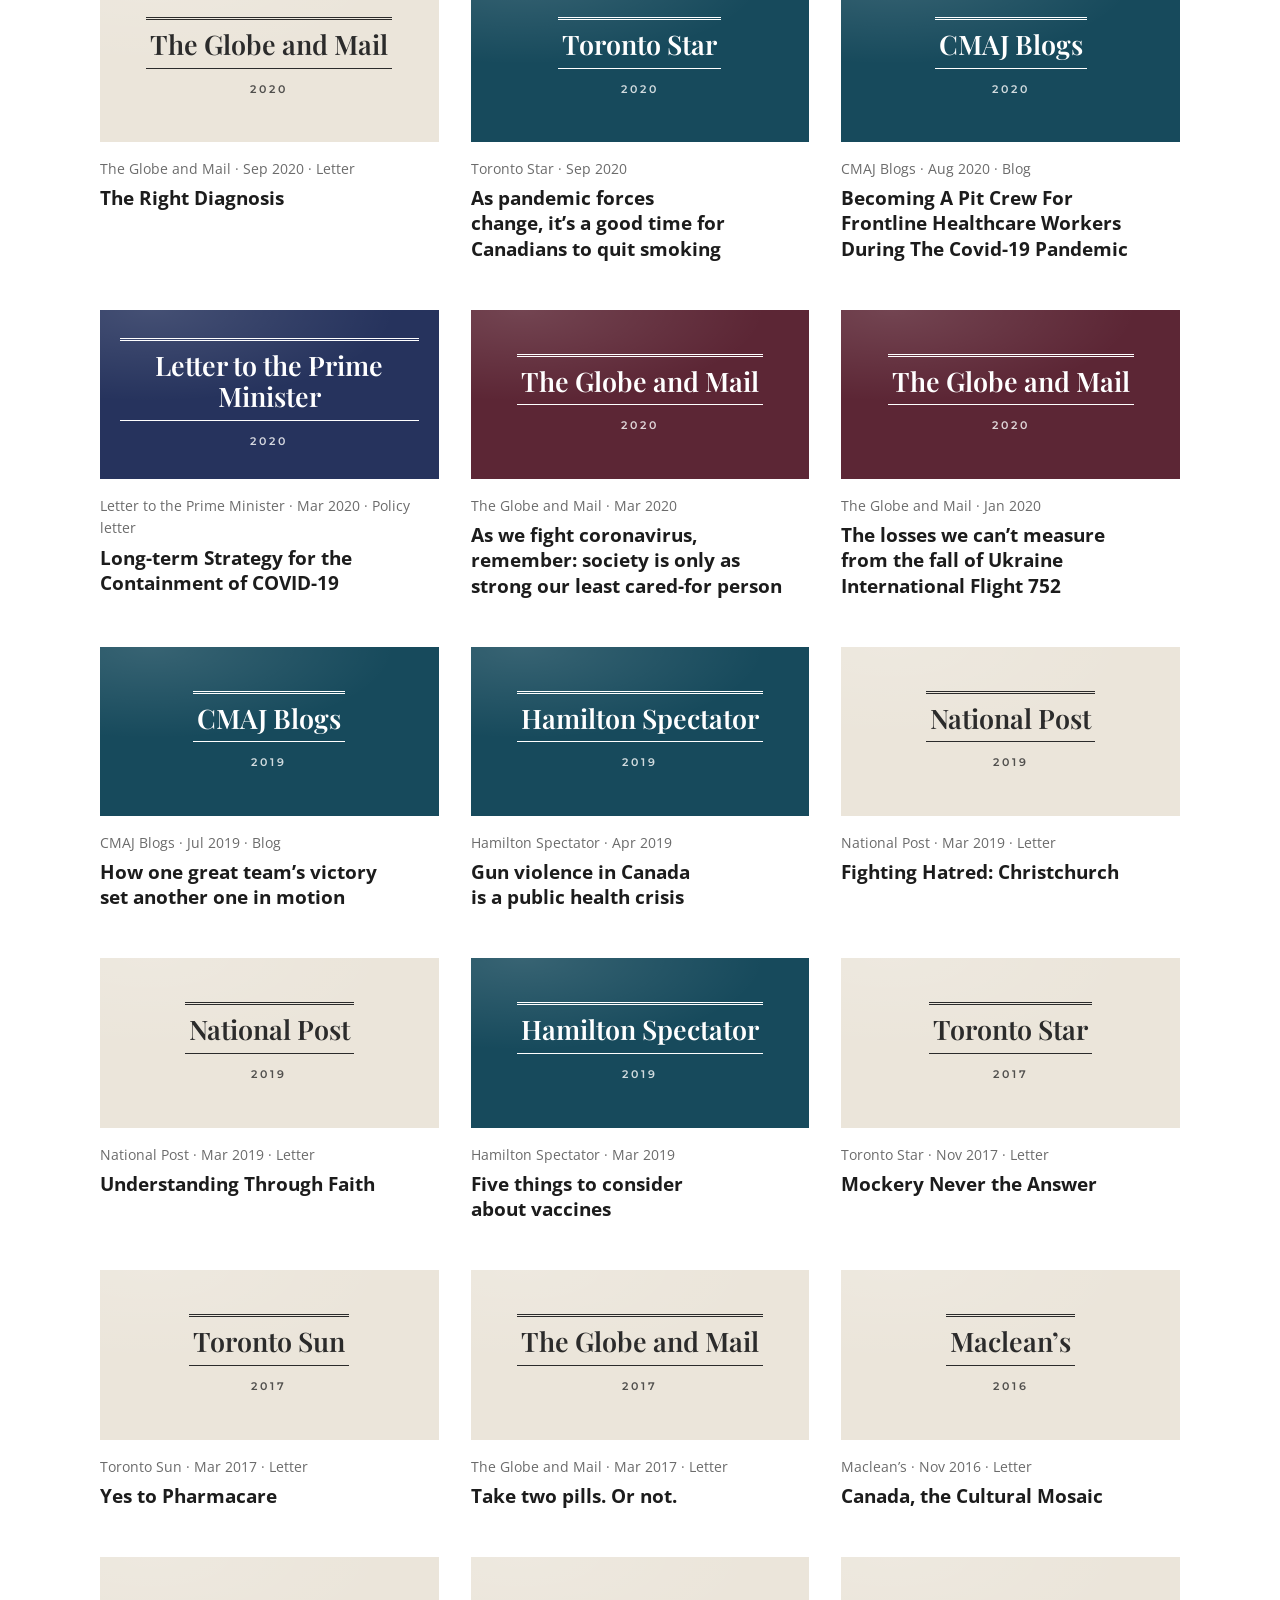
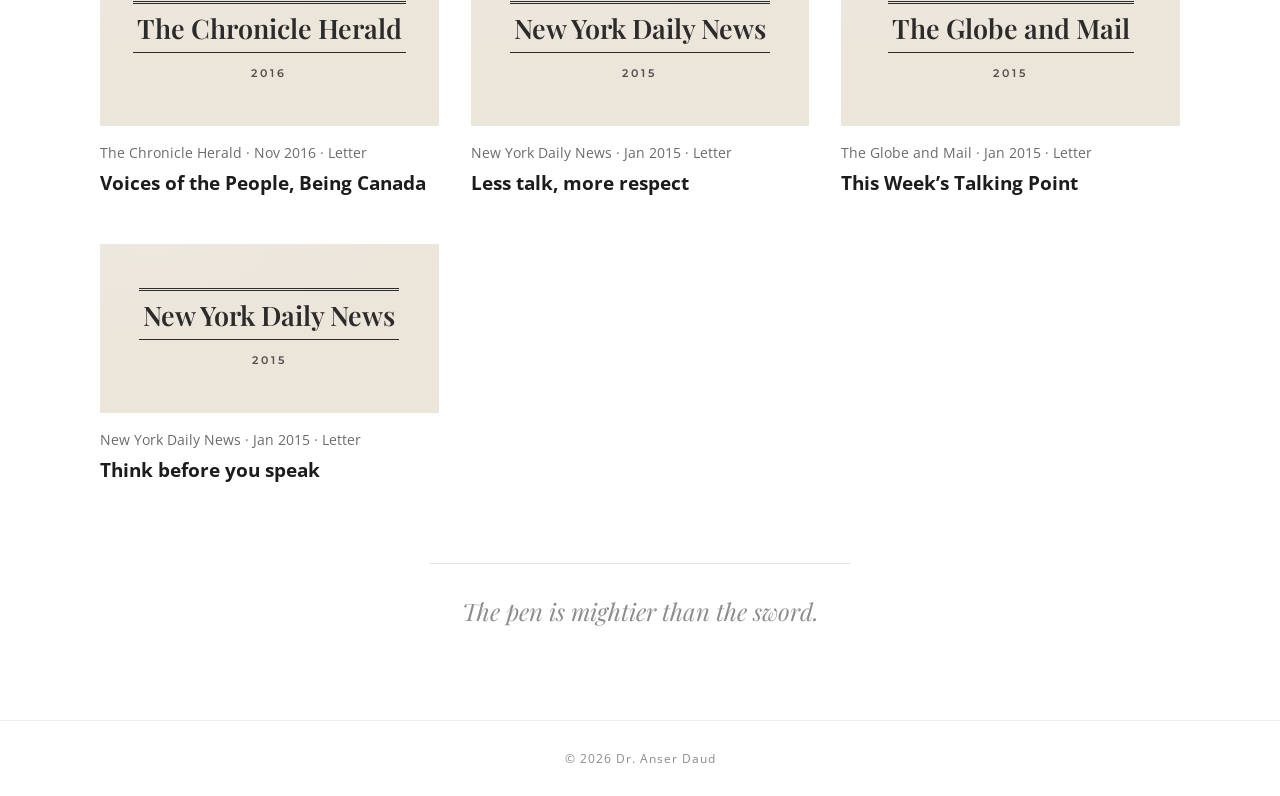
==== commit 54d277e4: "Add files via upload" ====
--- a/advocacy.html
+++ b/advocacy.html
@@ -21,7 +21,7 @@
   <link rel="preconnect" href="https://fonts.gstatic.com" crossorigin>
   <link rel="stylesheet" href="https://fonts.googleapis.com/css2?family=Montserrat:wght@400;600;700&family=Playfair+Display:ital,wght@0,600;1,400&family=Open+Sans:ital,wght@0,400;0,600;0,700;1,400;1,700&family=Raleway:wght@400;600&display=swap">
   <link rel="stylesheet" href="assets/css/style.css">
-  <link rel="stylesheet" href="assets/css/writing.css">
+  <link rel="stylesheet" href="assets/css/writing.css?v=20261120-logos">
 </head>
 <body class="page-advocacy">
 
@@ -59,7 +59,7 @@
   </div>
 </section>
 
-<section class="section section-gray">
+<section class="section section-gray" style="padding-bottom: 30px;">
   <div class="container">
     <div class="cols">
       <div class="col" style="--w: 57.8;">
@@ -84,8 +84,8 @@
   <div class="container">
     <div class="outlets" aria-label="Publications">
       <div class="outlets-track">
-        <ul><li>The Globe and Mail</li><li>Toronto Star</li><li>CMAJ Blogs</li><li>Hamilton Spectator</li><li>Healthy Debate</li><li>National Post</li><li>New York Daily News</li><li>Maclean’s</li><li>The Chronicle Herald</li><li>Toronto Sun</li></ul>
-        <ul aria-hidden="true"><li>The Globe and Mail</li><li>Toronto Star</li><li>CMAJ Blogs</li><li>Hamilton Spectator</li><li>Healthy Debate</li><li>National Post</li><li>New York Daily News</li><li>Maclean’s</li><li>The Chronicle Herald</li><li>Toronto Sun</li></ul>
+        <ul><li class="outlet outlet-globe" role="img" aria-label="The Globe and Mail"></li><li class="outlet outlet-star" role="img" aria-label="Toronto Star"></li><li class="outlet outlet-cmaj" role="img" aria-label="CMAJ Blogs"></li><li class="outlet outlet-healthy-debate" role="img" aria-label="Healthy Debate"></li><li class="outlet outlet-national-post" role="img" aria-label="National Post"></li><li class="outlet outlet-macleans" role="img" aria-label="Maclean’s"></li></ul>
+        <ul aria-hidden="true"><li class="outlet outlet-globe"></li><li class="outlet outlet-star"></li><li class="outlet outlet-cmaj"></li><li class="outlet outlet-healthy-debate"></li><li class="outlet outlet-national-post"></li><li class="outlet outlet-macleans"></li></ul>
       </div>
     </div>
 
--- a/assets/css/writing.css
+++ b/assets/css/writing.css
@@ -29,23 +29,33 @@
 .outlets:hover .outlets-track { animation-play-state: paused; }
 .outlets ul {
   display: flex;
-  gap: 56px;
+  align-items: center;
+  gap: 60px;
   margin: 0;
-  padding: 0 56px 0 0;
+  padding: 0 60px 0 0;
   list-style: none;
 }
-.outlets li {
-  font-family: "Playfair Display", Georgia, "Times New Roman", serif;
-  font-size: 24px;
-  font-weight: 600;
-  color: #8d8d8d;
-  white-space: nowrap;
-}
+/* Publication logos: each sized for similar visual weight (--w x --h in px) */
+.outlets .outlet {
+  --s: 1;
+  flex: none;
+  width: calc(var(--w) * var(--s) * 1px);
+  height: calc(var(--h) * var(--s) * 1px);
+  background-position: center;
+  background-size: contain;
+  background-repeat: no-repeat;
+}
+.outlet-globe { --w: 229; --h: 18; background-image: url("[data-uri]"); }
+.outlet-star { --w: 189; --h: 20; background-image: url("[data-uri]"); }
+.outlet-cmaj { --w: 131; --h: 28; background-image: url("[data-uri]"); }
+.outlet-healthy-debate { --w: 148; --h: 26; background-image: url("[data-uri]"); }
+.outlet-national-post { --w: 158; --h: 23; background-image: url("[data-uri]"); }
+.outlet-macleans { --w: 122; --h: 29; background-image: url("[data-uri]"); }
 @keyframes outlets-scroll { to { transform: translateX(-50%); } }
 @media (prefers-reduced-motion: reduce) {
   .outlets { -webkit-mask-image: none; mask-image: none; }
   .outlets-track { animation: none; width: auto; flex-wrap: wrap; justify-content: center; }
-  .outlets ul { flex-wrap: wrap; justify-content: center; row-gap: 12px; padding: 0; }
+  .outlets ul { flex-wrap: wrap; justify-content: center; row-gap: 20px; column-gap: 44px; padding: 0; }
   .outlets ul[aria-hidden="true"] { display: none; }
 }
 
@@ -186,5 +196,5 @@
   .writing-controls { flex-direction: column; align-items: stretch; }
   .writing-tabs { gap: 2px 22px; }
   .writing-search { flex-basis: auto; }
-  .outlets li { font-size: 20px; }
-}
+  .outlets .outlet { --s: .85; }
+}
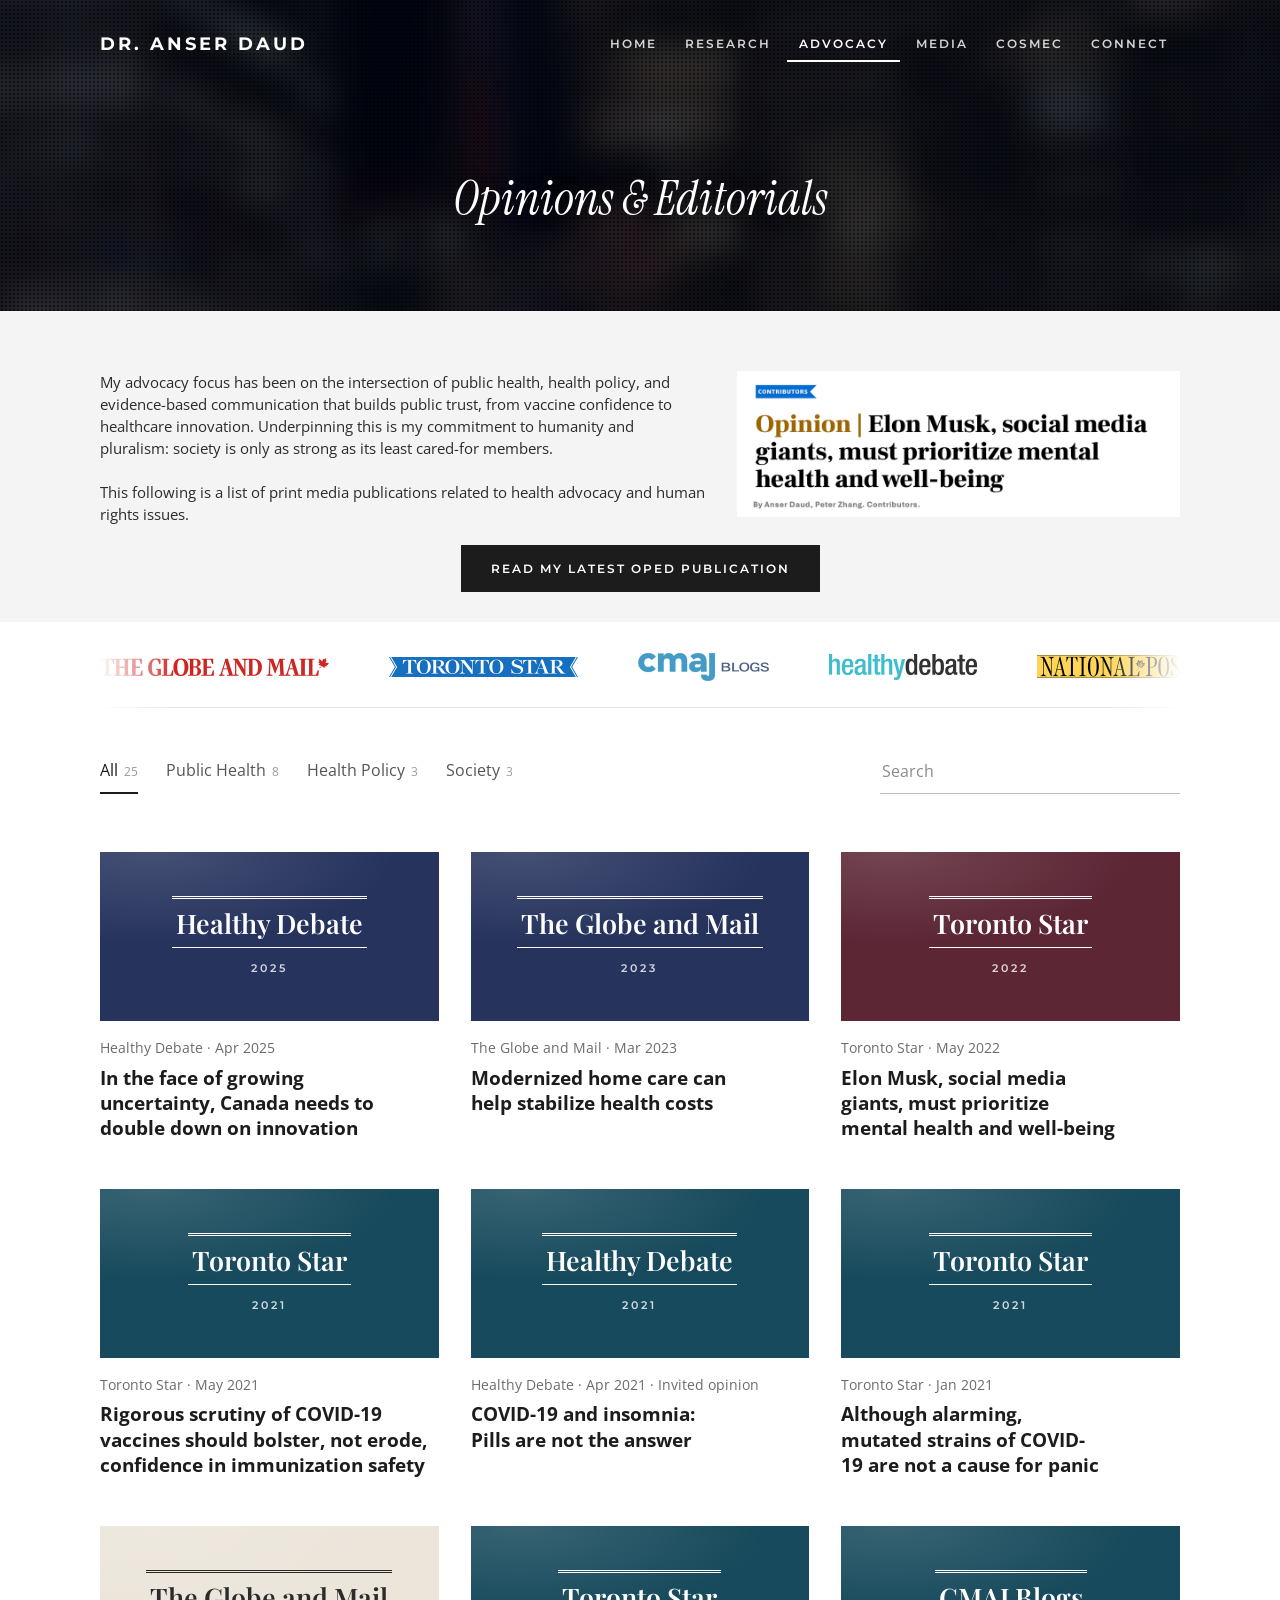
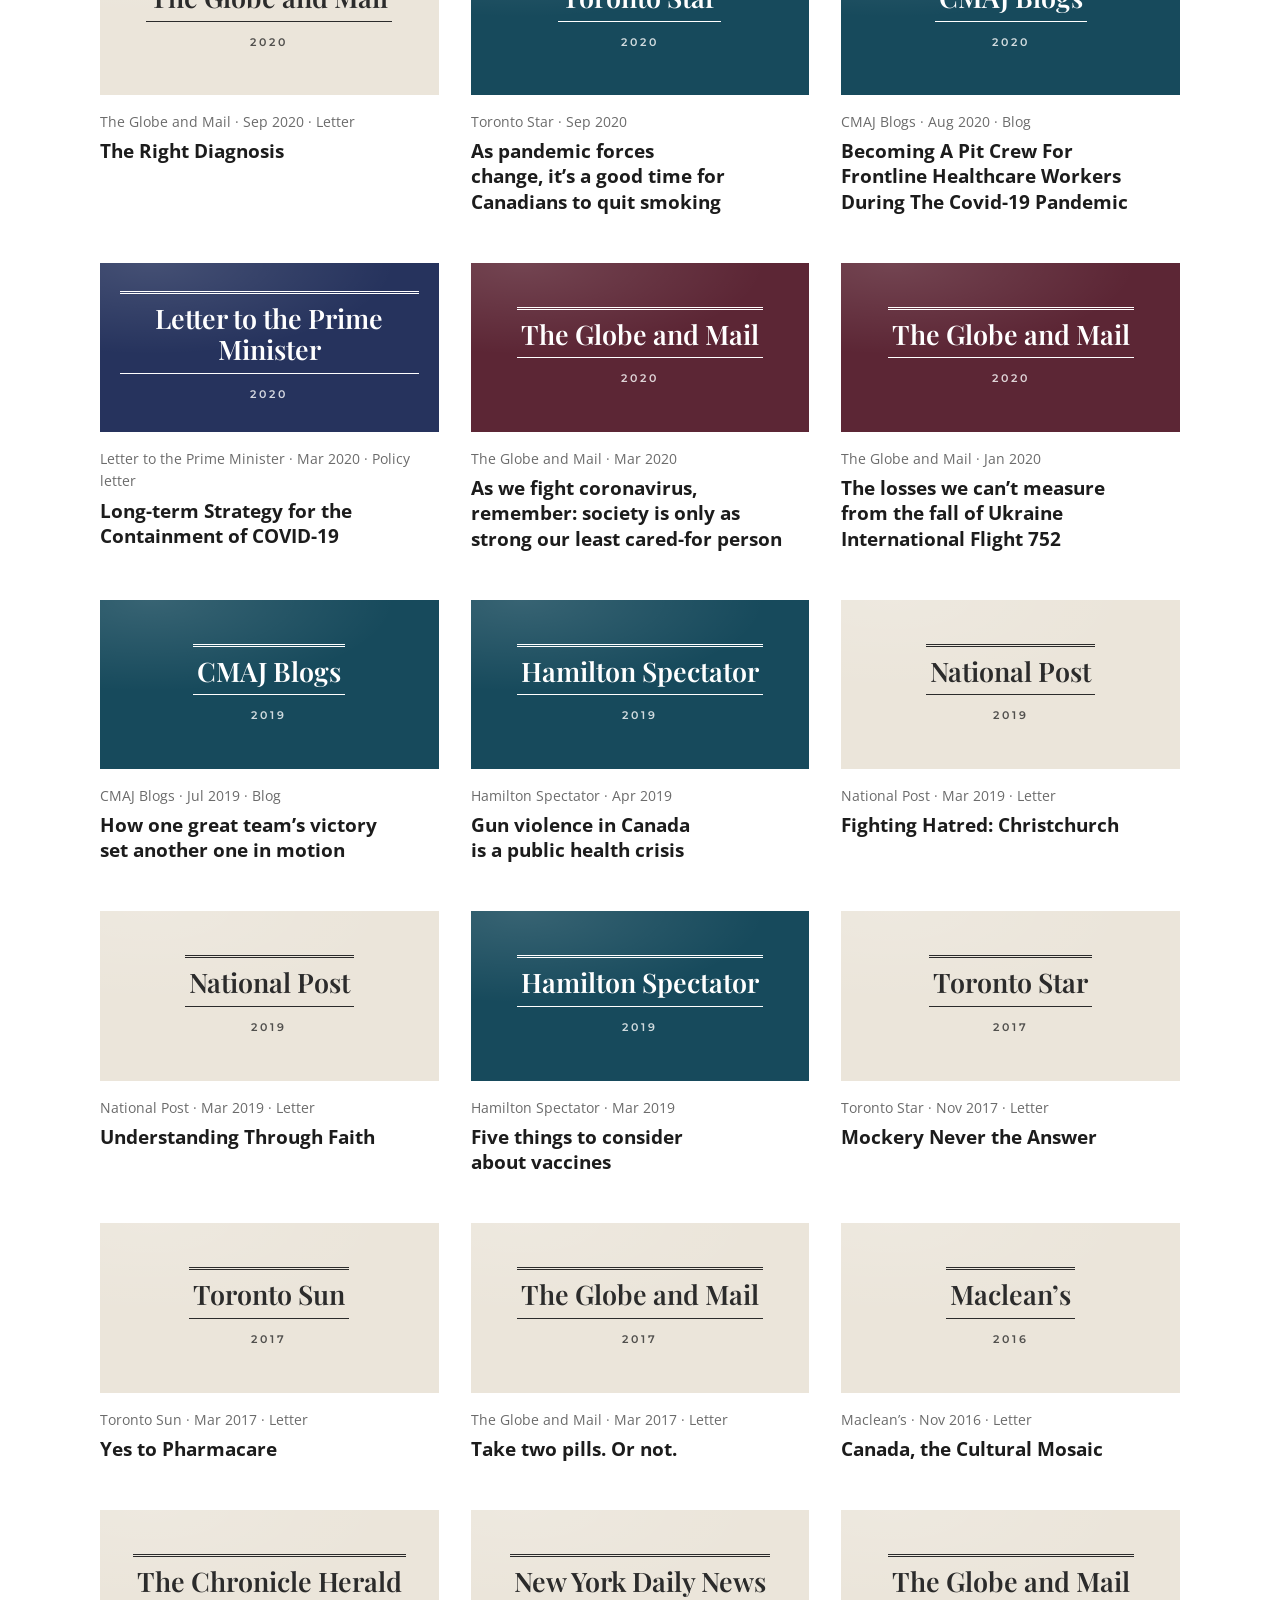
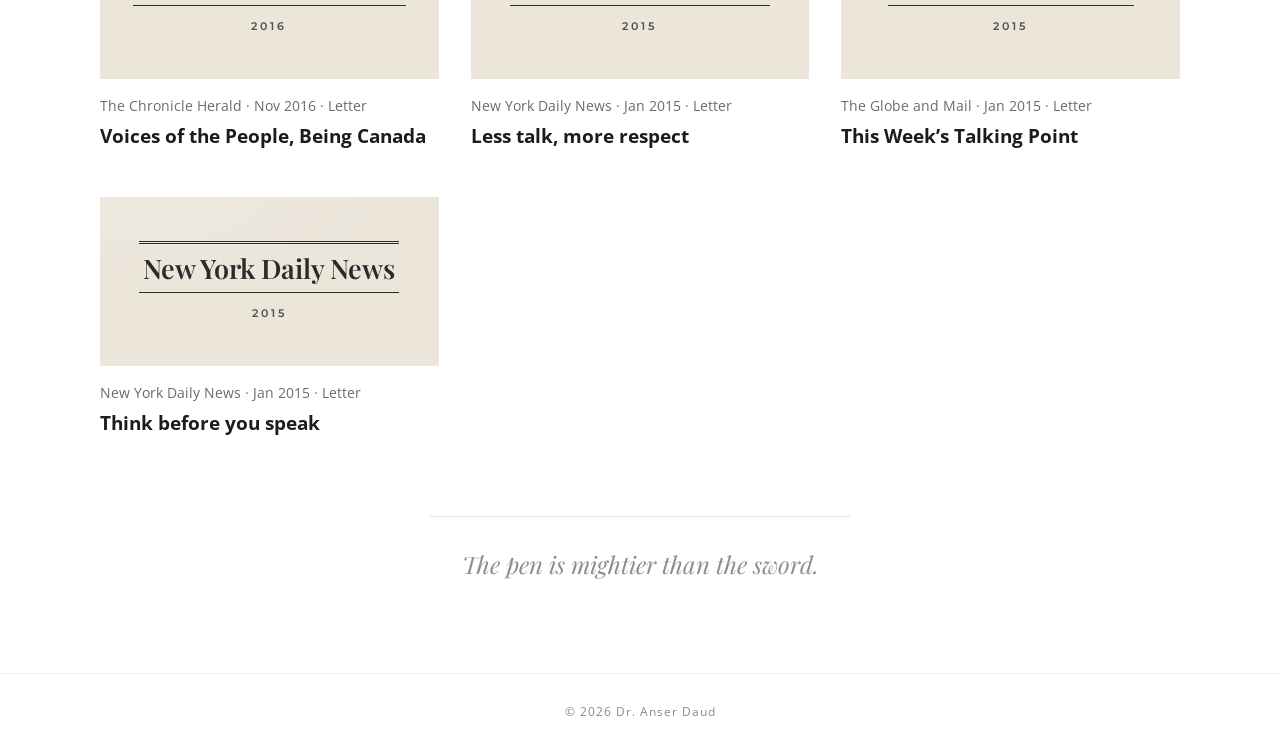
==== commit b9d4434f: "Advocacy: header in the same style as the Home and Research headers - Same height (311px, 285px on p" ====
--- a/advocacy.html
+++ b/advocacy.html
@@ -19,9 +19,9 @@
   <link rel="apple-touch-icon" href="images/apple-touch-icon.png">
   <link rel="preconnect" href="https://fonts.googleapis.com">
   <link rel="preconnect" href="https://fonts.gstatic.com" crossorigin>
-  <link rel="stylesheet" href="https://fonts.googleapis.com/css2?family=Montserrat:wght@400;600;700&family=Playfair+Display:ital,wght@0,600;1,400&family=Open+Sans:ital,wght@0,400;0,600;0,700;1,400;1,700&family=Raleway:wght@400;600&display=swap">
+  <link rel="stylesheet" href="https://fonts.googleapis.com/css2?family=Instrument+Serif:ital@0;1&family=Montserrat:wght@400;600;700&family=Playfair+Display:ital,wght@0,600;1,400&family=Open+Sans:ital,wght@0,400;0,600;0,700;1,400;1,700&family=Raleway:wght@400;600&display=swap">
   <link rel="stylesheet" href="assets/css/style.css">
-  <link rel="stylesheet" href="assets/css/writing.css?v=20261120-logos">
+  <link rel="stylesheet" href="assets/css/writing.css?v=20261120-header">
 </head>
 <body class="page-advocacy">
 
@@ -53,9 +53,9 @@
 </nav>
 
 <main>
-<section class="banner banner-page" style="background-image: url('images/hero-advocacy.jpg');">
+<section class="banner banner-advocacy parallax" style="background-image: url('images/hero-advocacy-soft.jpg');">
   <div class="container">
-    <h1>OPINIONS &amp; EDITORIALS</h1>
+    <h1>Opinions &amp; Editorials</h1>
   </div>
 </section>
 
--- a/assets/css/writing.css
+++ b/assets/css/writing.css
@@ -198,3 +198,44 @@
   .writing-search { flex-basis: auto; }
   .outlets .outlet { --s: .85; }
 }
+
+/* ---------- Header: same treatment as the Home and Research headers ---------- */
+.banner-advocacy {
+  /* light navy wash: with the dot screen, the header is 45% darker than the
+     earlier rgba(0, 0, 0, .3) one (images/hero-advocacy-soft.jpg is the photo
+     with a little extra blur, as on the Home page) */
+  --banner-overlay: rgba(2, 6, 20, 0.64);
+  display: flex;
+  align-items: center;
+  height: 311px;
+  padding: var(--header-h) 0 0; /* title centred between the bottom of the menu and the bottom of the header */
+}
+.banner-advocacy > .container { width: 100%; z-index: 1; }
+/* very subtle dot screen over the photo */
+.banner-advocacy::after {
+  content: "";
+  position: absolute;
+  inset: 0;
+  background-image: radial-gradient(rgba(0, 0, 0, .5) 0.8px, transparent 1.3px);
+  background-size: 4px 4px;
+  pointer-events: none;
+}
+.banner-advocacy h1 {
+  font-family: "Instrument Serif", Georgia, "Times New Roman", serif;
+  font-size: 48px;
+  font-style: italic;
+  font-weight: 400;
+  letter-spacing: 0;
+  line-height: 1.1;
+  text-shadow: 0 1px 20px rgba(0, 0, 0, .25);
+  text-wrap: balance;
+}
+/* On computers the photo stays still while the page scrolls (see .parallax);
+   move it up so the figure sits level with the title */
+@media (hover: hover) and (min-width: 901px) {
+  .banner-advocacy { background-position: center -110px; }
+}
+@media (max-width: 766px) {
+  .banner-advocacy { height: 285px; }
+  .banner-advocacy h1 { font-size: 34px; }
+}
